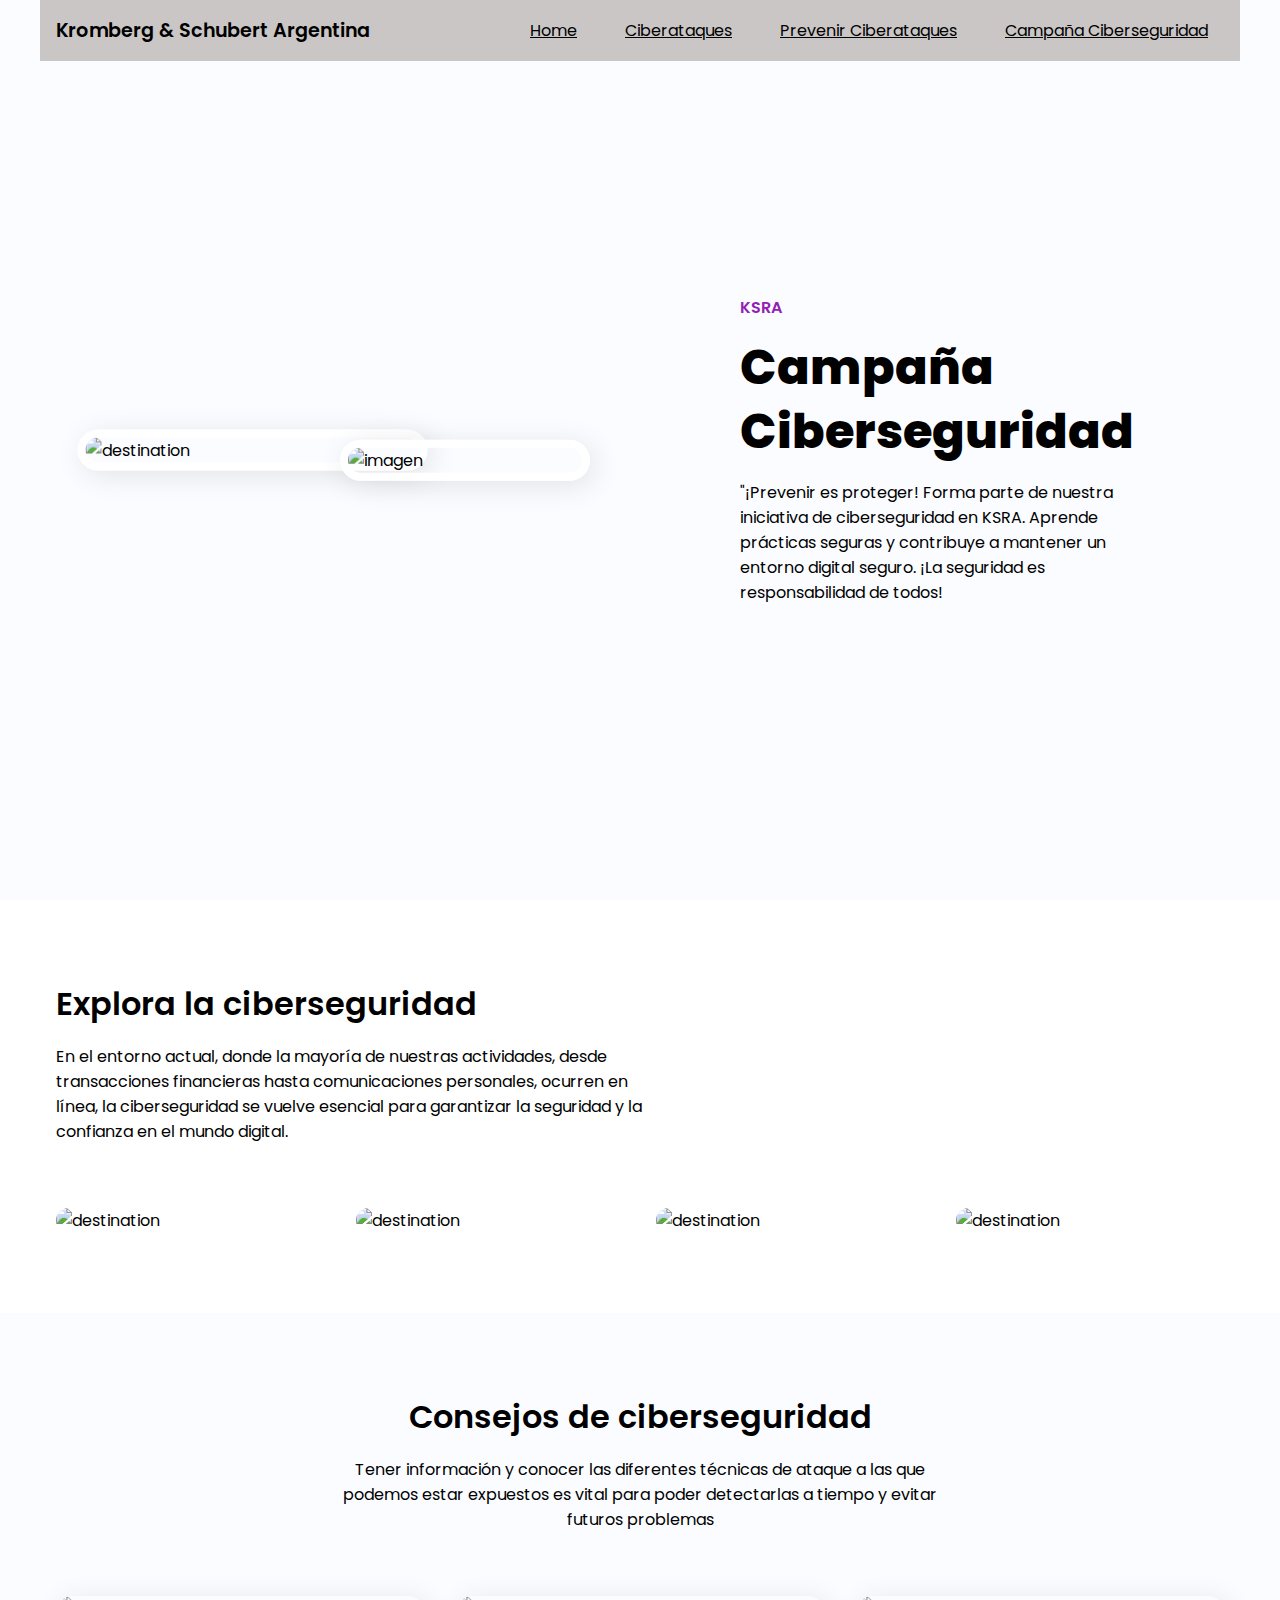
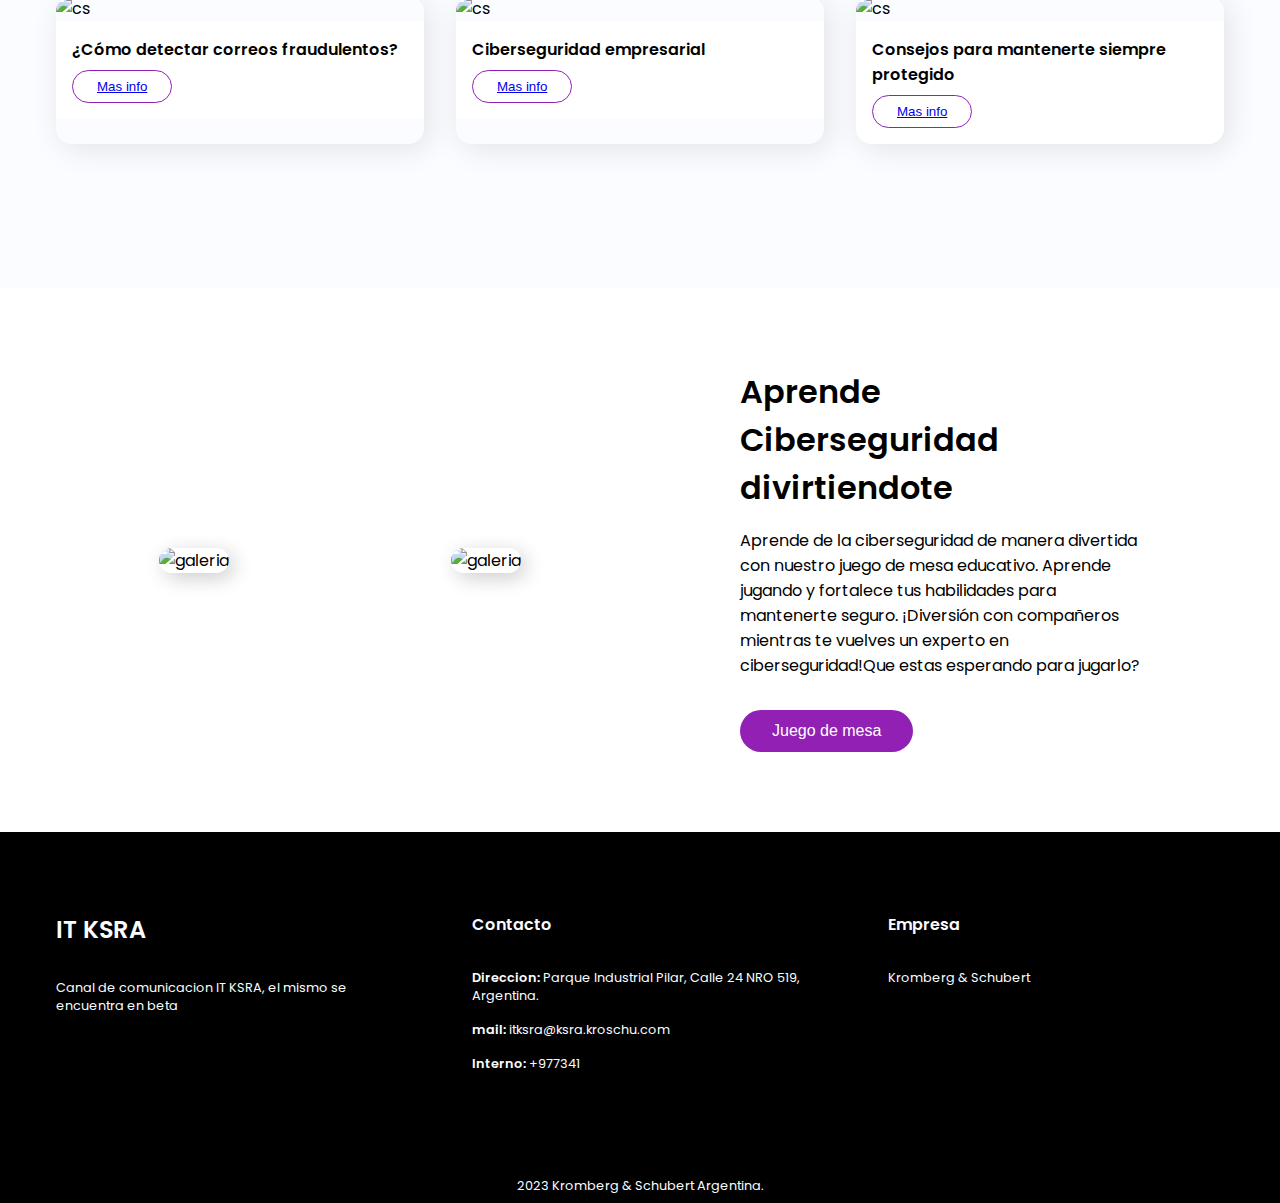
==== index.html @ 187269b6 "Update index.html" ====
<!DOCTYPE html>
<html lang="en">
  <head>
    <meta charset="UTF-8" />
    <meta http-equiv="X-UA-Compatible" content="IE=edge" />
    <meta name="viewport" content="width=device-width, initial-scale=1.0" />
    <link rel="stylesheet" href="css.css" />
    <title> Kromberg & Schubert Argentina</title>
  </head>
  <body>
    <nav>
      <div class="nav__logo">Kromberg & Schubert Argentina</div>
      <ul class="nav__links">
        <li class="link"><a href="#">Home</a></li>
        <li class="link"><a href="#">Ciberataques</a></li>
        <li class="link"><a href="#">Prevenir Ciberataques</a></li>
        <li class="link"><a href="#">Campaña Ciberseguridad</a></li>
      </ul>
  
    </nav>
    <header>
      <div class="section__container header__container">
        <div class="header__image">
          <img url="./files/1.jpg" alt="destination" alt="imagen" />
          <img src=".\Users\ignac\Downloads\2.jpg" alt="imagen" />
        </div>
        <div class="header__content">
          <div>
            <p class="sub__header">KSRA</p>
            <h1>Campaña<br />Ciberseguridad</h1>
            <p class="section__subtitle">
                "¡Prevenir es proteger! Forma parte de nuestra iniciativa de ciberseguridad en KSRA.
                Aprende prácticas seguras y contribuye a mantener un entorno digital seguro. ¡La seguridad es responsabilidad de todos!
            </p>
          </div>
        </div>
      </div>
    </header>

    <section class="section__container destination__container">
      <div class="section__header">
        <div>
          <h2 class="section__title">Explora la ciberseguridad</h2>
          <p class="section__subtitle">
            En el entorno actual, donde la mayoría de nuestras actividades, desde transacciones financieras hasta comunicaciones personales, ocurren en línea, la ciberseguridad se vuelve esencial para garantizar la seguridad y la confianza en el mundo digital.

          </p>
        </div>
       
      </div>
      <div class="grid">
        <div class="card">
          <img src=".\Users\ignac\Downloads\1.jpg" alt="destination" />
          <div class="details">
            <p class="title">Phishing</p>

          </div>
        </div>
        <div class="card">
          <img src=".\Users\ignac\Downloads\1.jpg" alt="destination" />
          <div class="details">
            <p class="title">Smishing</p>

          </div>
        </div>
        <div class="card">
          <img src=".\Users\ignac\Downloads\1.jpg" alt="destination" />
          <div class="details">
            <p class="title">Ramsoware</p>

          </div>
        </div>
        <div class="card">
          <img src=".\Users\ignac\Downloads\1.jpg" alt="destination" />
          <div class="details">
            <p class="title">Malware</p>

          </div>
        </div>
      </div>
    </section>

    <section class="cs">
      <div class="section__container cs__container">
        <h2 class="section__title">Consejos de ciberseguridad</h2>
        <p class="section__subtitle">
            Tener información y conocer las diferentes técnicas de ataque a las que podemos estar expuestos es vital para poder detectarlas a tiempo y evitar futuros problemas
        </p>
        <div class="cs__grid">
          <div class="cs__card">
            <img src=".\Users\ignac\Downloads\1.jpg" alt="cs" />
            <div class="cs__details">
              <p>¿Cómo detectar correos fraudulentos?</p>

              <div class="info">

                <button class="masinfo"><a href="#">Mas info</a></button>
              </div>
            </div>
          </div>
          <div class="cs__card">
            <img src=".\Users\ignac\Downloads\1.jpg" alt="cs" />
            <div class="cs__details">
              <p>Ciberseguridad empresarial</p>

              <div class="info">

                <button class="masinfo"><a href="#">Mas info</a></button>
              </div>
            </div>
          </div>
          <div class="cs__card">
            <img src=".\Users\ignac\Downloads\1.jpg" alt="cs" />
            <div class="cs__details">
              <p>Consejos para mantenerte siempre protegido</p>

              <div class="info">

                <button class="masinfo"><a href="#">Mas info</a></button>
              </div>
            </div>
          </div>
        </div>
        
      </div>
    </section>

    <section class="galeria">
      <div class="section__container galeria__container">
        <div class="image__galeria">
          <div class="galeria__columna">
            <img src=".\Users\ignac\Downloads\1.jpg" alt="galeria" />
          </div>
          <div class="galeria__columna">

            <img src=".\Users\ignac\Downloads\3.jpg" alt="galeria" />
          </div>
        </div>
        <div class="galeria__content">
          <div>
            <h2 class="section__title">
              Aprende Ciberseguridad divirtiendote
            </h2>
            <p class="section__subtitle">
                Aprende de la ciberseguridad de manera divertida con nuestro juego de mesa educativo. Aprende jugando y fortalece tus habilidades para mantenerte seguro. ¡Diversión con compañeros  mientras te vuelves un experto en ciberseguridad!Que estas esperando para jugarlo?
            </p>
            <button class="btn">Juego de mesa</button>
          </div>
        </div>
      </div>
    </section>

    

    <footer class="footer">
      <div class="section__container footer__container">
        <div class="footer__columna">
          <h3>IT KSRA</h3>
          <p>
            Canal de comunicacion IT KSRA, el mismo se encuentra en beta
          </p>
        </div>

        <div class="footer__columna">
          <h4>Contacto</h4>
          <p>
            <span>Direccion:</span> Parque Industrial Pilar, Calle 24 NRO 519, Argentina.
          </p>
          <p><span>mail:</span> itksra@ksra.kroschu.com</p>
          <p><span>Interno:</span> +977341</p>
        </div>
        <div class="footer__columna">
            <h4>Empresa</h4>
            <p>Kromberg & Schubert </p>

          </div>
      </div>
      <div class="footer__final">
         2023 Kromberg & Schubert Argentina.
      </div>
    </footer>
  </body>
</html>
---- css.css ----
@import url("https://fonts.googleapis.com/css2?family=Poppins:wght@400;600;800&display=swap");


:root {
  --primary-color: #9220b4;
  --primary-color-dark: #2f73d9;
  --secondary-color: #fafcff;
  --text-dark: #000000;
  --extra-light: #ffffff;
  --max-width: 1200px;
}

* {
  padding: 0;
  margin: 0;
  box-sizing: border-box;
}

.section__container {
  max-width: var(--max-width);
  margin: auto;
  padding: 5rem 1rem;
}

.section__header {
  display: flex;
  align-items: center;
  justify-content: space-between;
  gap: 2rem;
  flex-wrap: wrap;
  margin-bottom: 4rem;
}

.section__title {
  font-size: 2rem;
  font-weight: 600;
  color: var(--text-dark);
  margin-bottom: 1rem;
}

.section__subtitle {
  font-size: 1rem;
  color: var(--text-dark);
  max-width: calc(var(--max-width) / 2);
}

.btn {
  padding: 0.75rem 2rem;
  outline: none;
  border: none;
  font-size: 1rem;
  color: var(--extra-light);
  background-color: var(--primary-color);
  border-radius: 5rem;
  cursor: pointer;
  transition: 0.3s;
}

.btn:hover {
  background-color: var(--primary-color-dark);
}



img {
  width: 100%;
  display: block;
}

body {
  font-family: "Poppins", sans-serif;
}

nav {
   
    background-color: #cac6c6;
  padding: 1rem;
  position: absolute;
  top: 0;
  left: 50%;
  transform: translateX(-50%);
  width: 100%;
  max-width: var(--max-width);
  display: flex;
  align-items: center;
  justify-content: space-between;
}

.nav__logo {
  font-size: 1.2rem;
  font-weight: 600;
  color: var(--text-dark);
  cursor: pointer;
}

.nav__logo span {
  color: var(--primary-color);
}

.nav__links {
  list-style: none;
  display: flex;
  align-items: center;
  gap: 1rem;
}

.link a {
  padding: 0 1rem;
  color: var(--text-dark);
  transition: 0.3s;
}

.link a:hover {
  color: var(--primary-color);
}

header {
  background-color: var(--secondary-color);
}

.header__container {
  min-height: 100vh;
  display: grid;
  grid-template-columns: repeat(2, 1fr);
  gap: 2rem;
}

.header__image {
  position: relative;
}

.header__image img {
  position: absolute;
  top: 50%;
  left: 50%;
  border: 0.5rem solid var(--extra-light);
  border-radius: 2rem;
  box-shadow: 5px 5px 30px rgba(0, 0, 0, 0.1);
}

.header__image img:nth-child(1) {
  max-width: 350px;
  transform: translate(-75%, -50%);
}

.header__image img:nth-child(2) {
  max-width: 250px;
  transform: translate(0%, -25%);
}

.header__content {
  display: flex;
  align-items: center;
  justify-content: center;
}

.header__content > div {
  max-width: 400px;
  display: grid;
  gap: 1rem;
}

.header__content .sub__header {
  font-size: 1rem;
  font-weight: 600;
  color: var(--primary-color);
}

.header__content h1 {
  font-size: 3rem;
  line-height: 4rem;
  font-weight: 800;
  color: var(--text-dark);
}

.header__content .action__btns {
  display: flex;
  align-items: center;
  gap: 2rem;
  margin-top: 1rem;
}




.nav span {
  width: 30px;
  height: 30px;
  display: grid;
  place-content: center;
  color: var(--primary-color);
  border: 1px solid var(--primary-color);
  border-radius: 100%;
  font-size: 1.5rem;
  cursor: pointer;
  transition: 0.3s;
}

.nav span:hover {
  color: var(--extra-light);
  background-color: var(--primary-color);
}

.grid {
  display: grid;
  grid-template-columns: repeat(4, 1fr);
  gap: 2rem;
}

.card {
  overflow: hidden;
  position: relative;
  isolation: isolate;
  cursor: pointer;
}

.card img {
  border-radius: 1rem;
}

.details {
  position: absolute;
  width: calc(100% - 2rem);
  padding: 1rem;
  bottom: -6rem;
  left: 50%;
  transform: translateX(-50%);
  text-align: center;
  color: var(--extra-light);
  background-color: rgba(255, 255, 255, 0.1);
  backdrop-filter: blur(4px);
  border-radius: 10px;
  z-index: 1;
  transition: 0.3s;
}

.card:hover .details {
  bottom: 1rem;
}

.title {
  font-size: 0.9rem;
  margin-bottom: 0.5rem;
}


.cs {
  background-color: var(--secondary-color);
}

.cs__container :is(.section__title, .section__subtitle, .view__all) {
  text-align: center;
  margin-right: auto;
  margin-left: auto;
}

.cs__grid {
  display: grid;
  grid-template-columns: repeat(3, 1fr);
  gap: 2rem;
  margin: 4rem 0;
}

.cs__card {
  border-radius: 1rem;
  overflow: hidden;
  box-shadow: 5px 5px 30px rgba(0, 0, 0, 0.1);
}

.cs__details {
  padding: 1rem;
  display: grid;
  gap: 0.5rem;
  font-size: 1rem;
  font-weight: 600;
  color: var(--text-dark);
  background-color: var(--extra-light);
  cursor: pointer;
}


.info {
  display: flex;
  align-items: center;
  justify-content: space-between;
}


.masinfo {
  padding: 0.5rem 1.5rem;
  color: var(--primary-color);
  outline: none;
  border: 1px solid var(--primary-color);
  border-radius: 5rem;
  background-color: transparent;
  cursor: pointer;
  transition: 0.3s;
}

.masinfo:hover {
  color: var(--extra-light);
  background-color: var(--primary-color);
}

.galeria__container {
  display: grid;
  grid-template-columns: repeat(2, 1fr);
  gap: 2rem;
}

.image__galeria {
  display: grid;
  grid-template-columns: repeat(2, 1fr);
  gap: 1rem;
}

.galeria__columna {
  display: grid;
  place-content: center;
  gap: 1rem;
}

.galeria__columna img {
  border-radius: 1rem;
  box-shadow: 5px 5px 20px rgba(0, 0, 0, 0.2);
}

.galeria__content {
  display: flex;
  align-items: center;
  justify-content: center;
  flex-direction: column;
}

.galeria__content > div {
  max-width: 400px;
}

.galeria__content .section__subtitle {
  margin-bottom: 2rem;
}



.footer {
  background-color: var(--text-dark);
}

.footer__container {
  display: grid;
  grid-template-columns: repeat(3, 1fr);
  gap: 5rem;
  color: var(--secondary-color);
}

.footer__columna h3 {
  font-size: 1.5rem;
  font-weight: 600;
  margin-bottom: 2rem;
}

.footer__columna h3 span {
  color: var(--primary-color);
}

.footer__columna p {
  font-size: 0.8rem;
  margin-bottom: 1rem;
  cursor: pointer;
  transition: 0.3s;
}

.footer__columna p:hover {
  color: var(--primary-color);
}

.footer__columna p span {
  font-weight: 600;
}

.footer__columna h4 {
  font-size: 1rem;
  font-weight: 600;
  margin-bottom: 2rem;
}

.footer__final{
  max-width: var(--max-width);
  margin: auto;
  padding: 0.5rem;
  text-align: center;
  font-size: 0.8rem;
  color: var(--secondary-color);
  border-top: 1px solid var(--text-light);
}

@media (width < 1200px) {
  .header__image img:nth-child(1) {
    max-width: 300px;
  }

  .header__image img:nth-child(2) {
    max-width: 200px;
  }
}

@media (width < 900px) {
  .nav__links {
    display: none;
  }

  .header__container {
    grid-template-columns: repeat(1, 1fr);
  }
  .header__image {
    min-height: 500px;
  }

  .grid {
    gap: 1rem;
  }

  .cs__grid {
    grid-template-columns: repeat(2, 1fr);
  }
}

@media (width < 600px) {
  .grid {
    grid-template-columns: repeat(2, 1fr);
  }

  .cs__grid {
    grid-template-columns: repeat(1, 1fr);
  }

  .galeria__container {
    grid-template-columns: repeat(1, 1fr);
  }



  .footer__container {
    grid-template-columns: repeat(2, 1fr);
  }
}
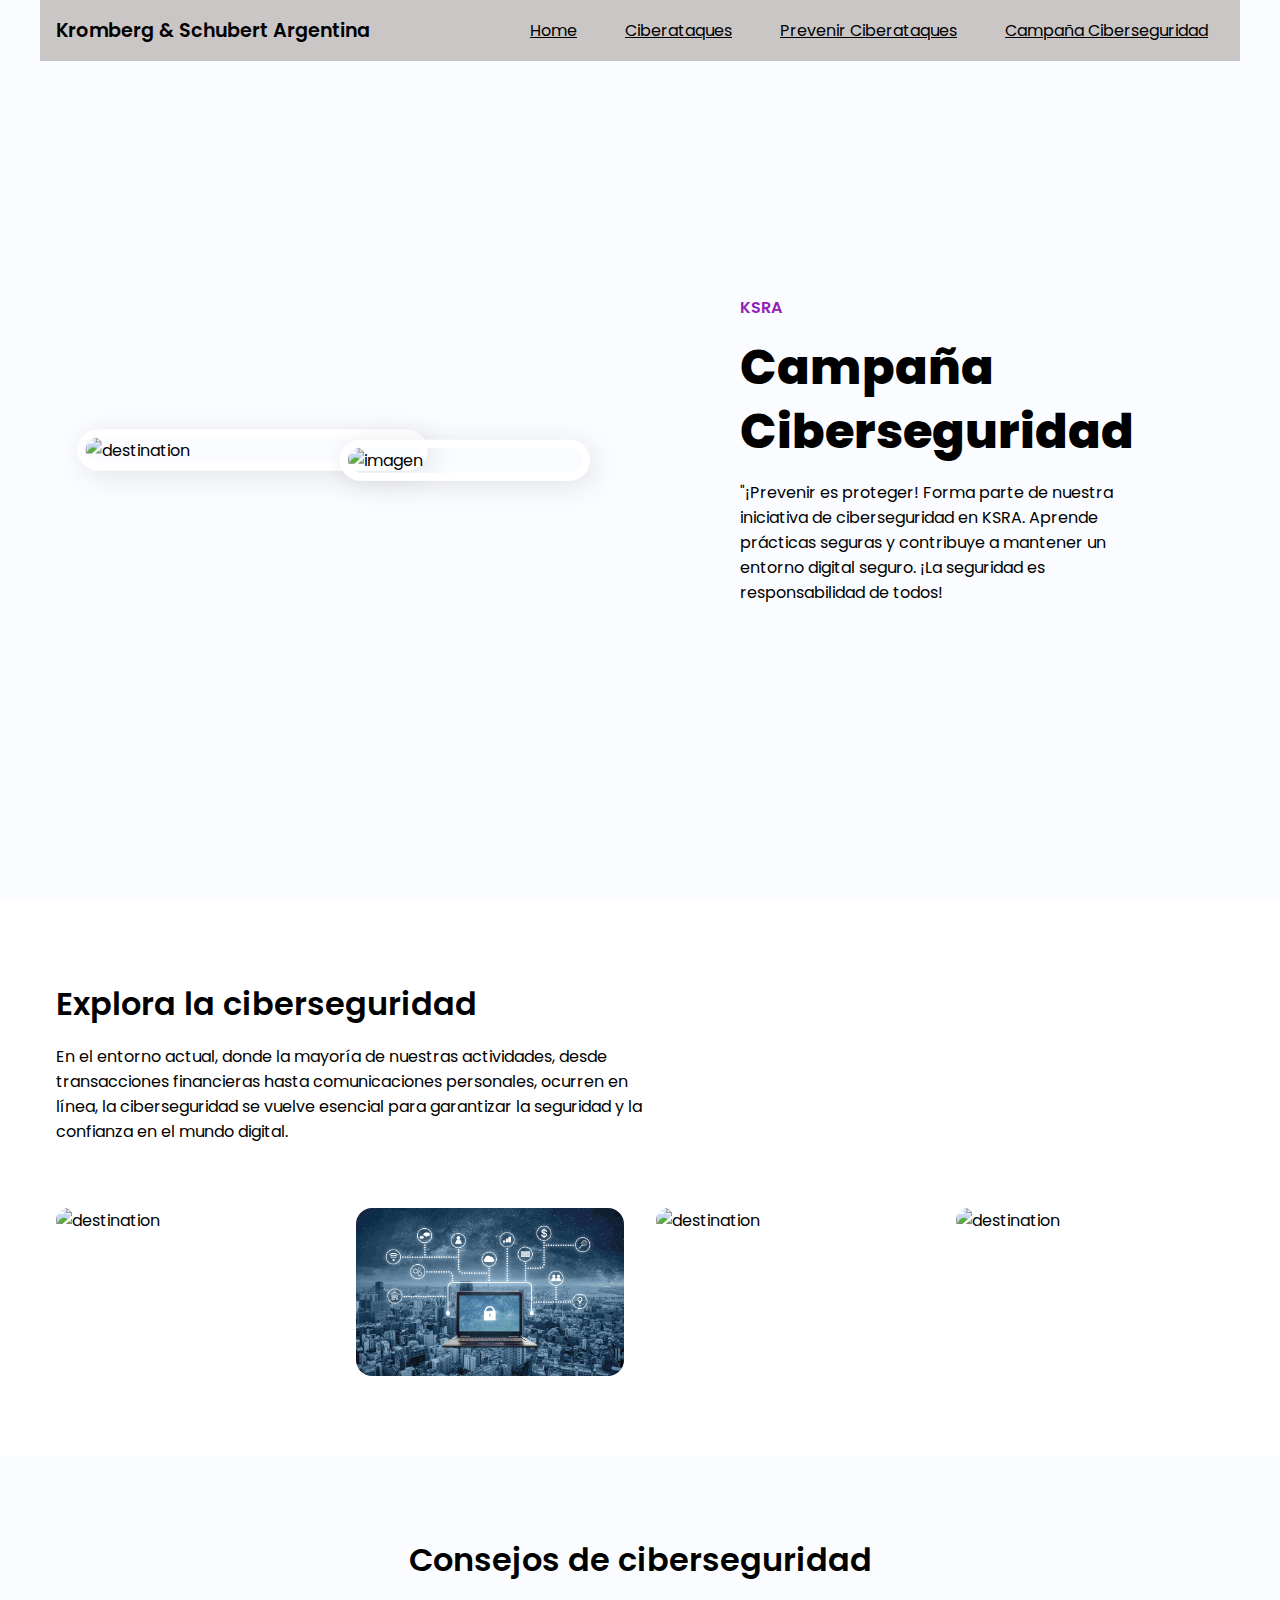
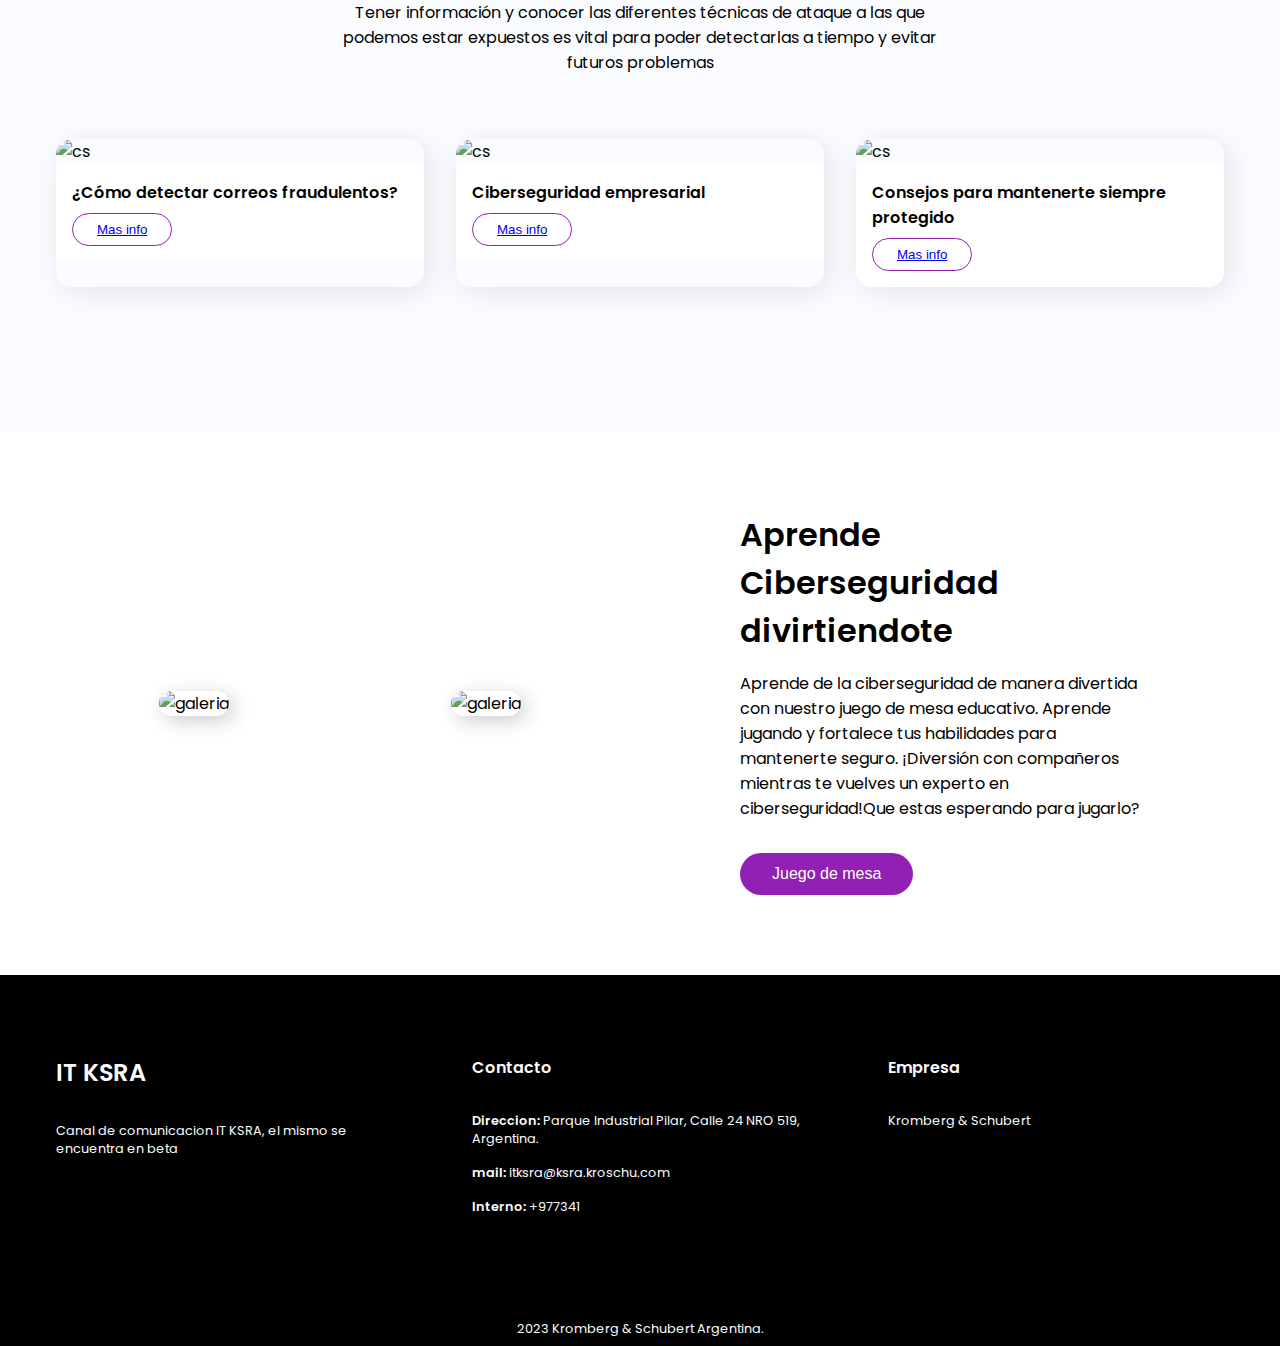
==== commit 2b00ca9c: "Update index.html" ====
--- a/index.html
+++ b/index.html
@@ -57,7 +57,7 @@
           </div>
         </div>
         <div class="card">
-          <img src=".\Users\ignac\Downloads\1.jpg" alt="destination" />
+          <img src="/files/1.jpg" alt="destination" />
           <div class="details">
             <p class="title">Smishing</p>
 
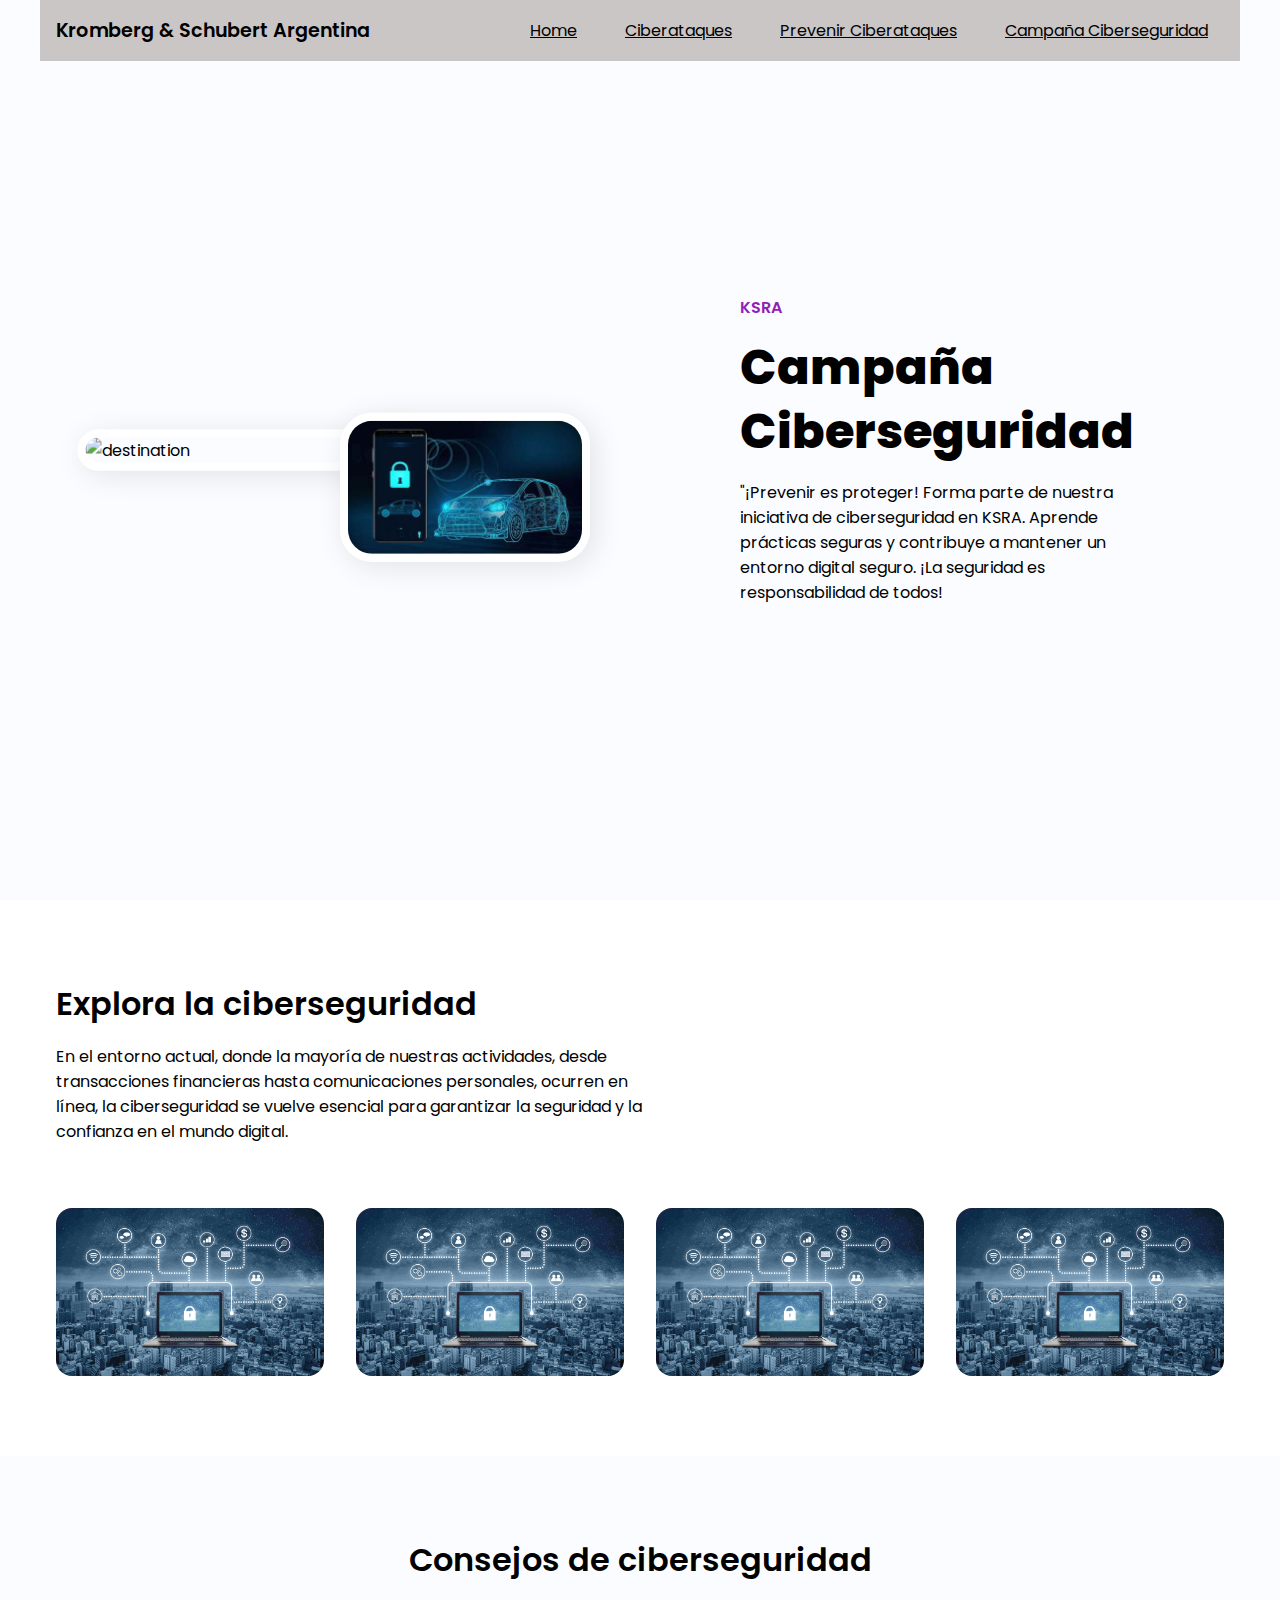
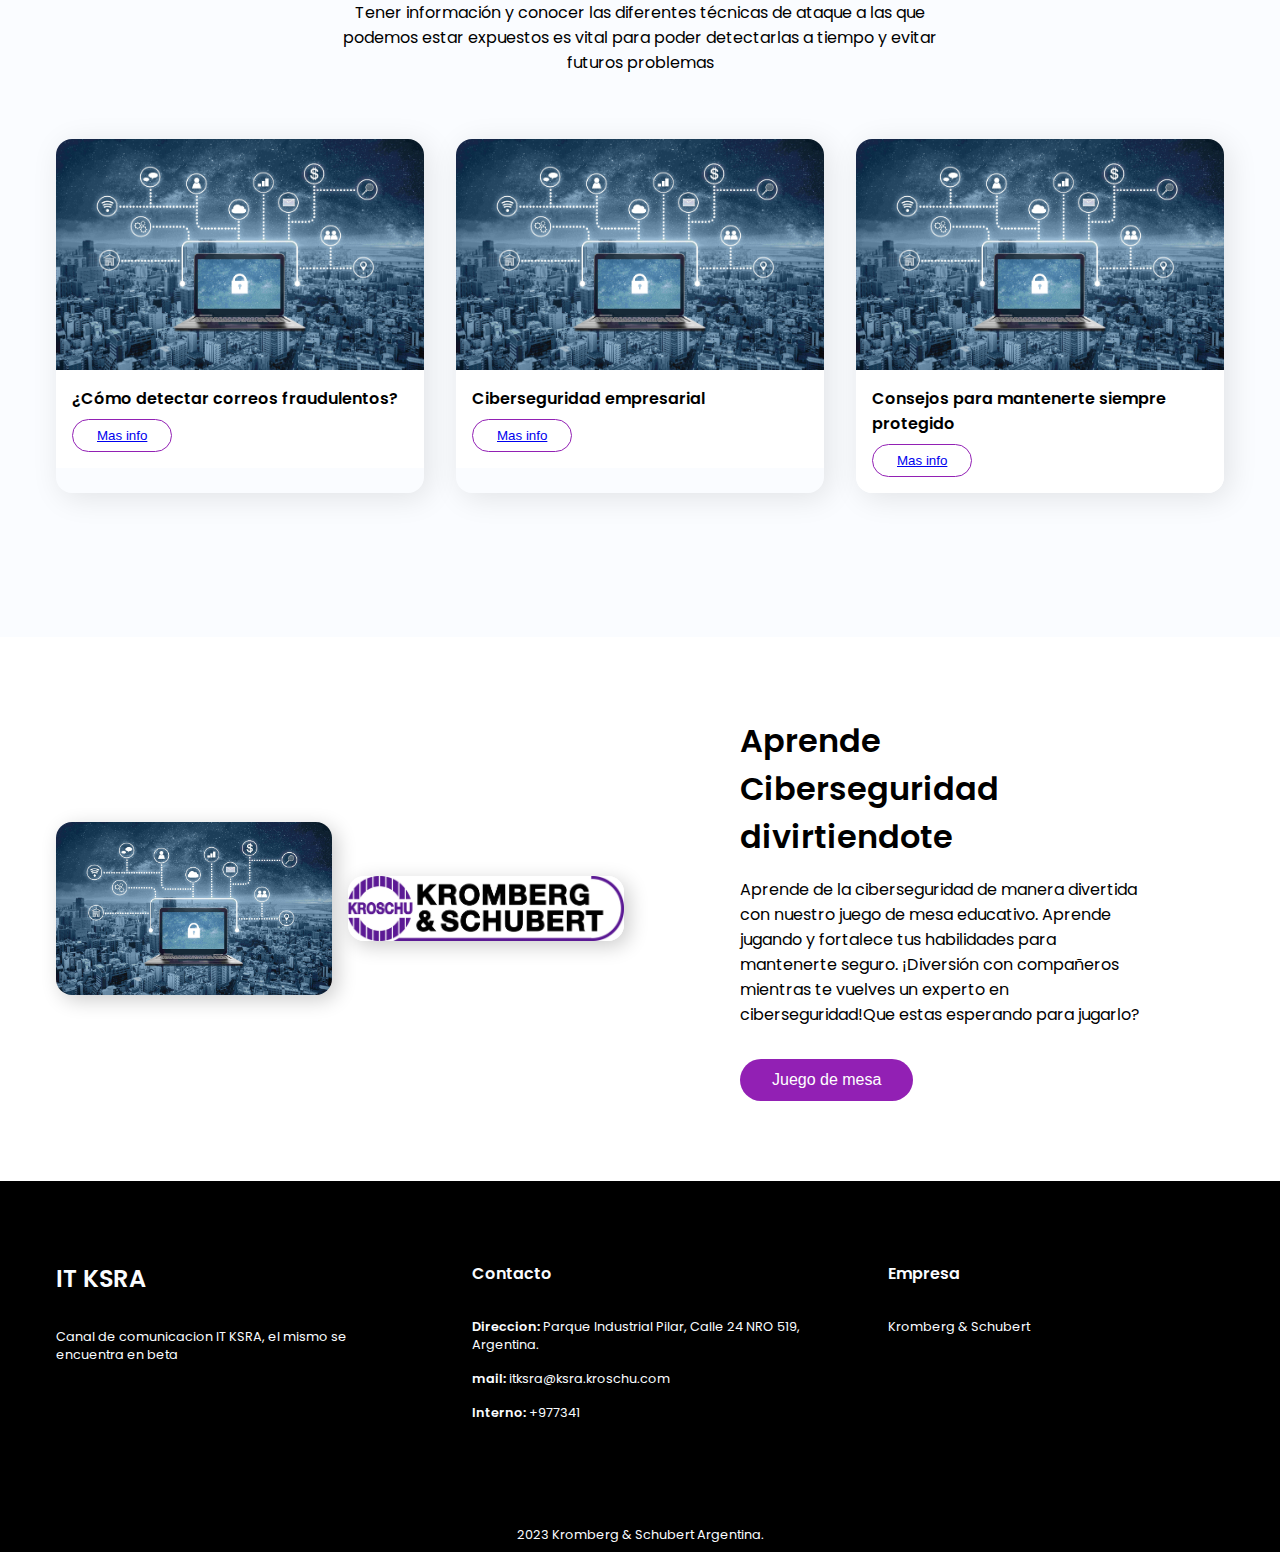
==== commit a62ff51e: "Update index.html" ====
--- a/index.html
+++ b/index.html
@@ -21,8 +21,8 @@
     <header>
       <div class="section__container header__container">
         <div class="header__image">
-          <img url="./files/1.jpg" alt="destination" alt="imagen" />
-          <img src=".\Users\ignac\Downloads\2.jpg" alt="imagen" />
+          <img url="/files/1.jpg" alt="destination" alt="imagen" />
+          <img src="/files/2.jpg" alt="imagen" />
         </div>
         <div class="header__content">
           <div>
@@ -50,7 +50,7 @@
       </div>
       <div class="grid">
         <div class="card">
-          <img src=".\Users\ignac\Downloads\1.jpg" alt="destination" />
+          <img src="/files/1.jpg" alt="destination" />
           <div class="details">
             <p class="title">Phishing</p>
 
@@ -64,14 +64,14 @@
           </div>
         </div>
         <div class="card">
-          <img src=".\Users\ignac\Downloads\1.jpg" alt="destination" />
+          <img src="/files/1.jpg" alt="destination" />
           <div class="details">
             <p class="title">Ramsoware</p>
 
           </div>
         </div>
         <div class="card">
-          <img src=".\Users\ignac\Downloads\1.jpg" alt="destination" />
+          <img src="/files/1.jpg" alt="destination" />
           <div class="details">
             <p class="title">Malware</p>
 
@@ -88,7 +88,7 @@
         </p>
         <div class="cs__grid">
           <div class="cs__card">
-            <img src=".\Users\ignac\Downloads\1.jpg" alt="cs" />
+            <img src="/files/1.jpg" alt="cs" />
             <div class="cs__details">
               <p>¿Cómo detectar correos fraudulentos?</p>
 
@@ -99,7 +99,7 @@
             </div>
           </div>
           <div class="cs__card">
-            <img src=".\Users\ignac\Downloads\1.jpg" alt="cs" />
+            <img src="/files/1.jpg" alt="cs" />
             <div class="cs__details">
               <p>Ciberseguridad empresarial</p>
 
@@ -110,7 +110,7 @@
             </div>
           </div>
           <div class="cs__card">
-            <img src=".\Users\ignac\Downloads\1.jpg" alt="cs" />
+            <img src="/files/1.jpg" alt="cs" />
             <div class="cs__details">
               <p>Consejos para mantenerte siempre protegido</p>
 
@@ -129,11 +129,11 @@
       <div class="section__container galeria__container">
         <div class="image__galeria">
           <div class="galeria__columna">
-            <img src=".\Users\ignac\Downloads\1.jpg" alt="galeria" />
+            <img src="/files/1.jpg" alt="galeria" />
           </div>
           <div class="galeria__columna">
 
-            <img src=".\Users\ignac\Downloads\3.jpg" alt="galeria" />
+            <img src="/files/3.jpg" alt="galeria" />
           </div>
         </div>
         <div class="galeria__content">
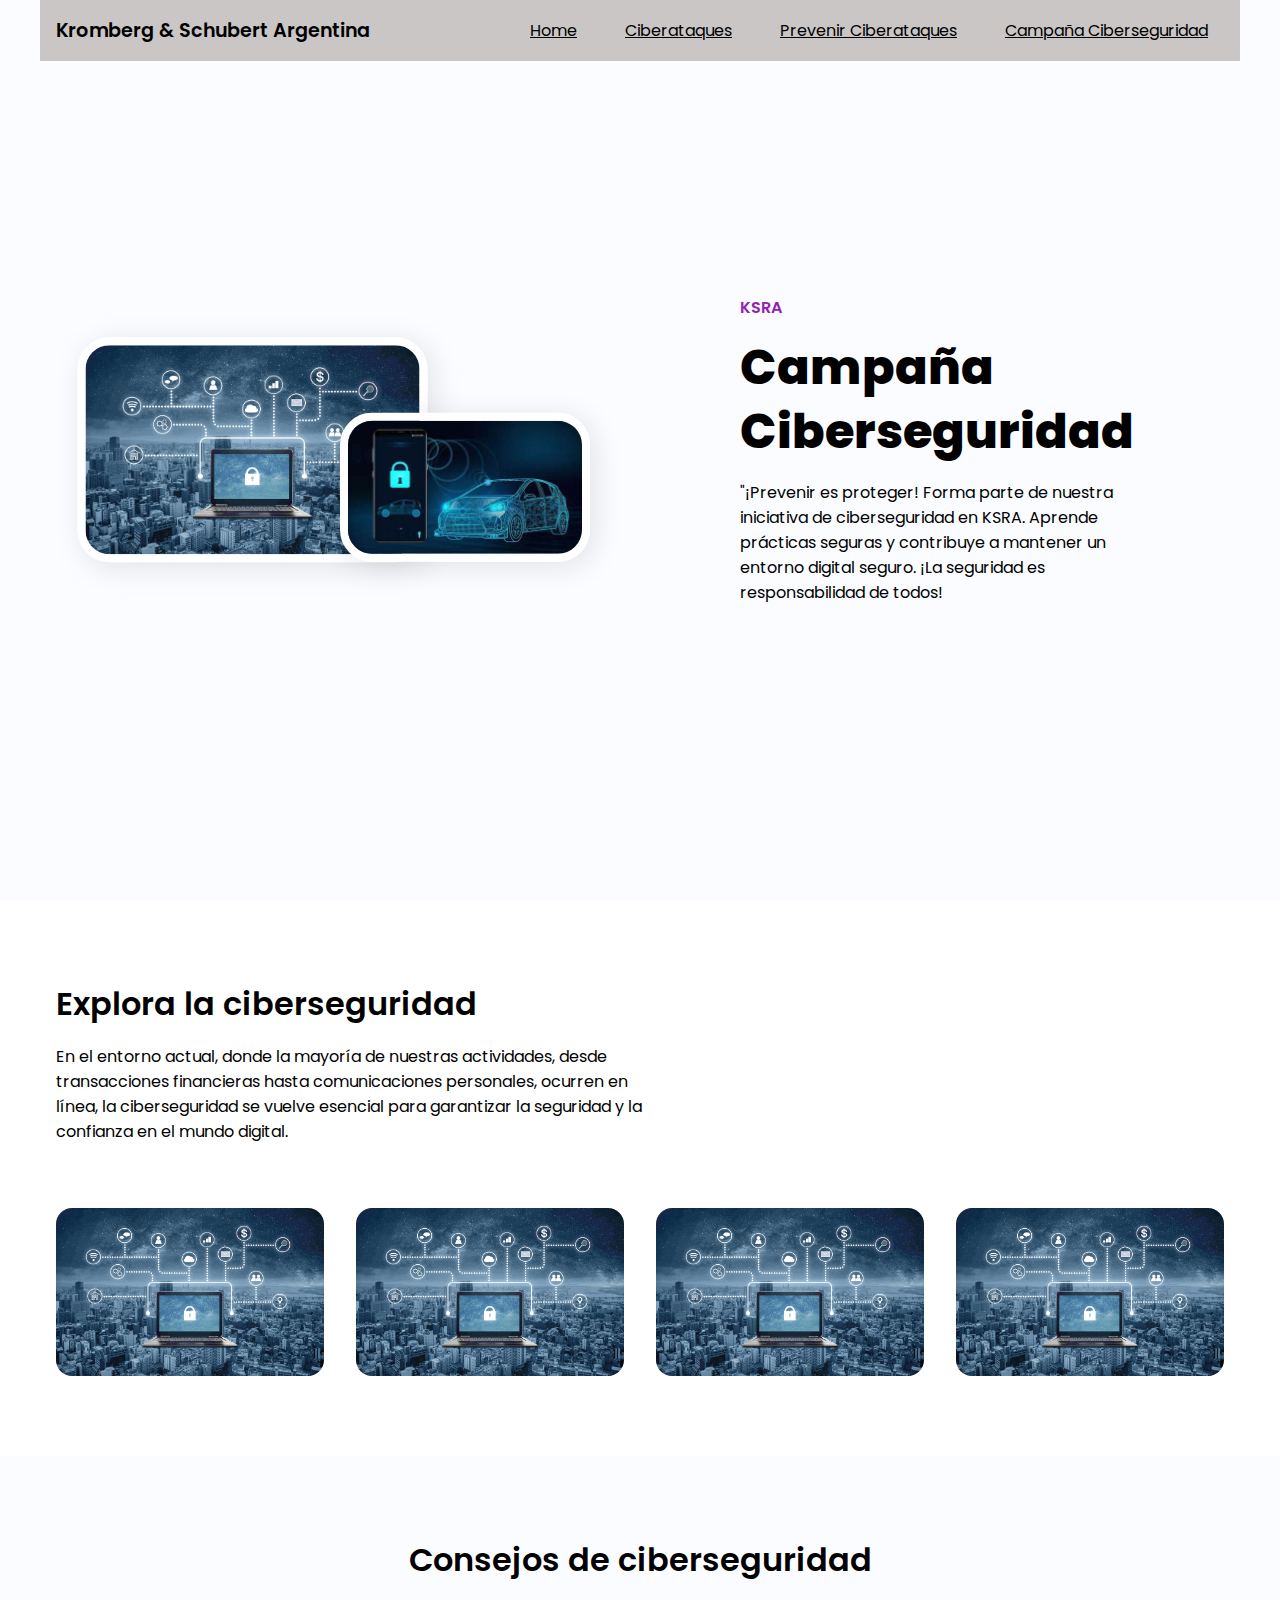
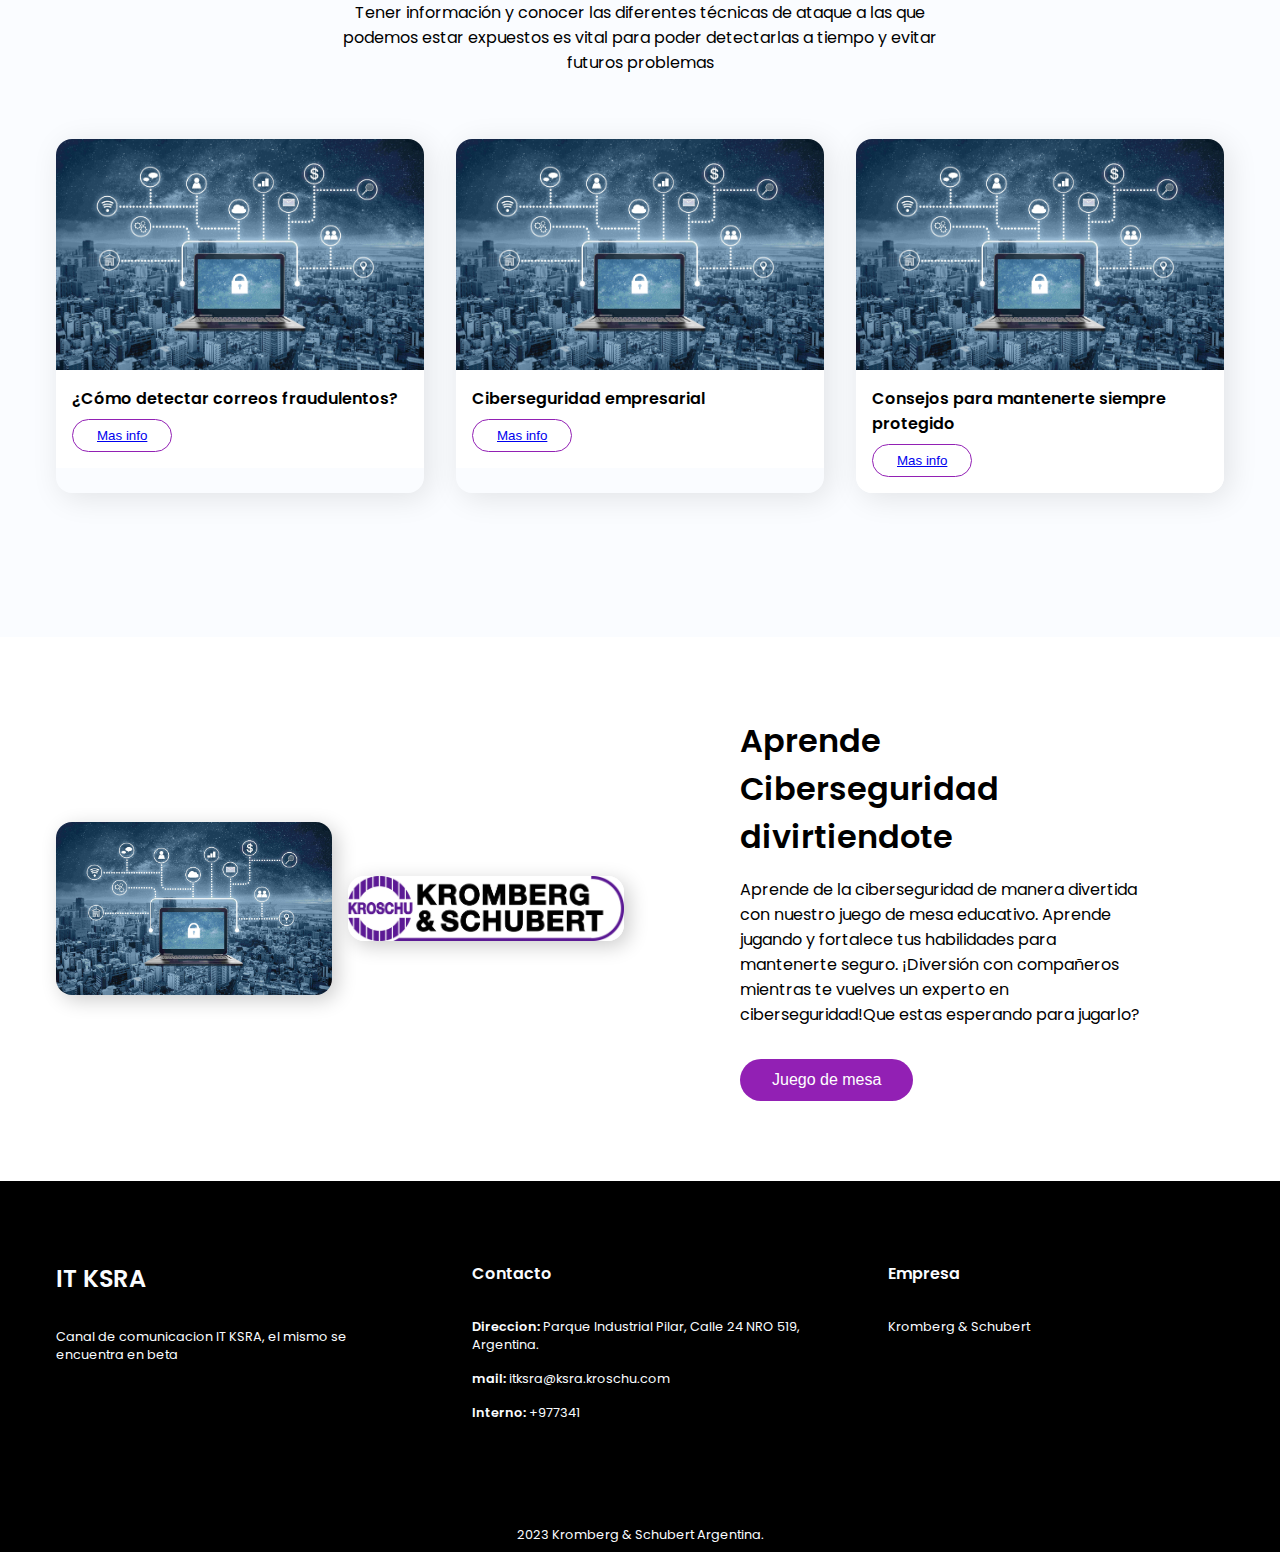
==== commit 94cf0319: "Update index.html" ====
--- a/index.html
+++ b/index.html
@@ -21,7 +21,7 @@
     <header>
       <div class="section__container header__container">
         <div class="header__image">
-          <img url="/files/1.jpg" alt="destination" alt="imagen" />
+          <img src="/files/1.jpg" alt="destination" alt="imagen" />
           <img src="/files/2.jpg" alt="imagen" />
         </div>
         <div class="header__content">
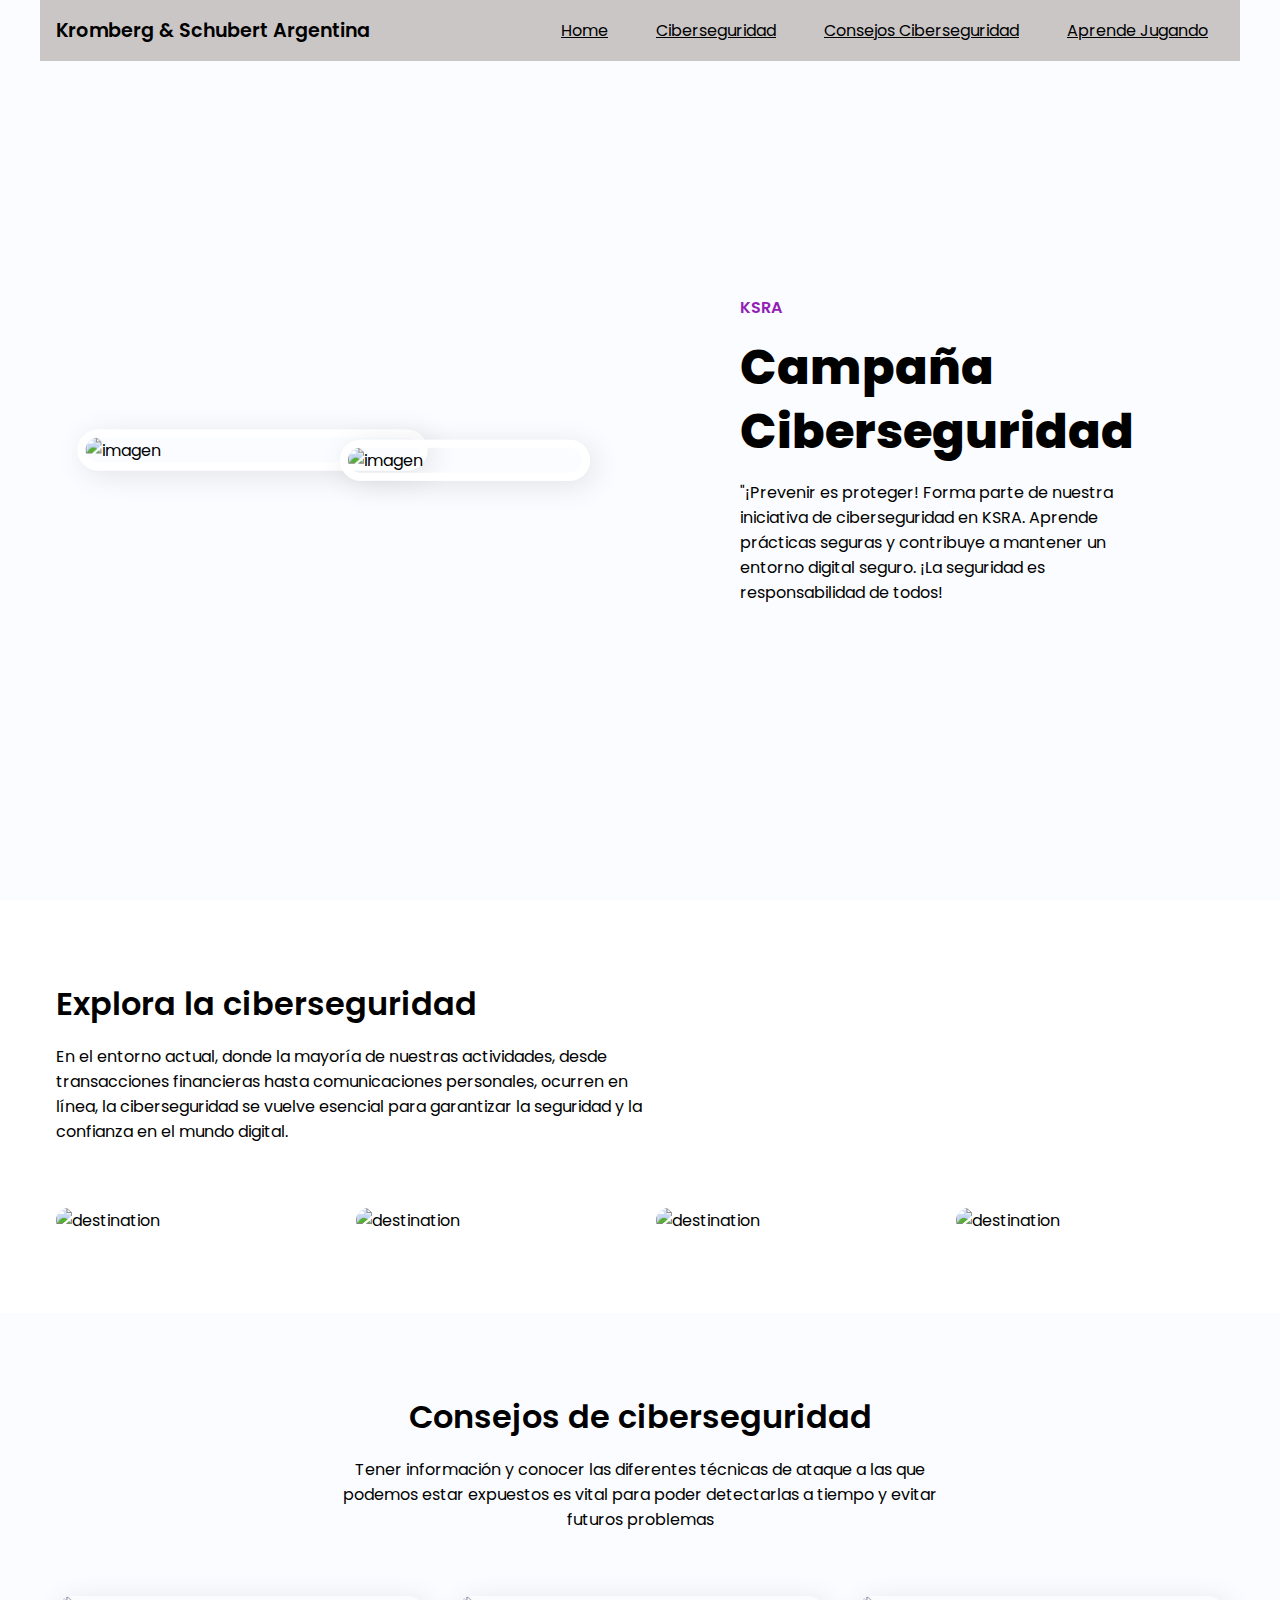
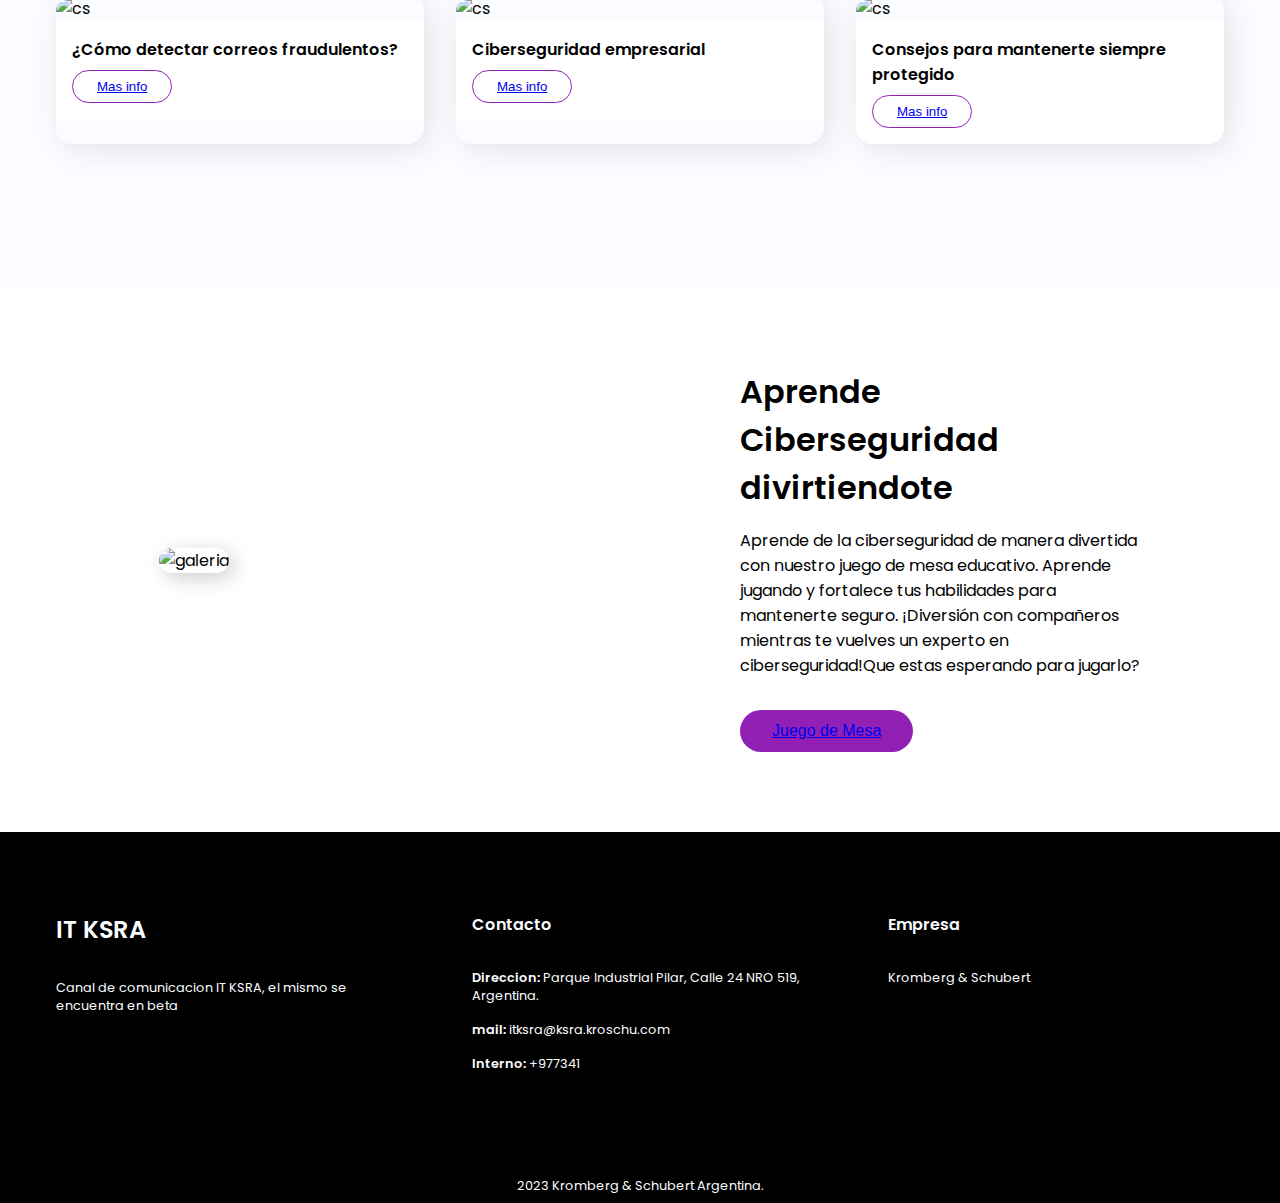
==== commit 822e7e34: "init commit 2" ====
--- a/index.html
+++ b/index.html
@@ -11,18 +11,18 @@
     <nav>
       <div class="nav__logo">Kromberg & Schubert Argentina</div>
       <ul class="nav__links">
-        <li class="link"><a href="#">Home</a></li>
-        <li class="link"><a href="#">Ciberataques</a></li>
-        <li class="link"><a href="#">Prevenir Ciberataques</a></li>
-        <li class="link"><a href="#">Campaña Ciberseguridad</a></li>
+        <li class="link"><a href="index.html">Home</a></li>
+        <li class="link"><a href="#ciberseguridad">Ciberseguridad</a></li>
+        <li class="link"><a href="#consejos">Consejos Ciberseguridad</a></li>
+        <li class="link"><a href="#juego">Aprende Jugando</a></li>
       </ul>
   
     </nav>
     <header>
       <div class="section__container header__container">
         <div class="header__image">
-          <img src="/files/1.jpg" alt="destination" alt="imagen" />
-          <img src="/files/2.jpg" alt="imagen" />
+          <img src="\Users\ignac\Downloads\1.jpg" alt="imagen" />
+          <img src="\Users\ignac\Downloads\2.jpg" alt="imagen" />
         </div>
         <div class="header__content">
           <div>
@@ -40,7 +40,7 @@
     <section class="section__container destination__container">
       <div class="section__header">
         <div>
-          <h2 class="section__title">Explora la ciberseguridad</h2>
+          <h2 class="section__title"><a name="ciberseguridad"></a>Explora la ciberseguridad</h2>
           <p class="section__subtitle">
             En el entorno actual, donde la mayoría de nuestras actividades, desde transacciones financieras hasta comunicaciones personales, ocurren en línea, la ciberseguridad se vuelve esencial para garantizar la seguridad y la confianza en el mundo digital.
 
@@ -50,30 +50,30 @@
       </div>
       <div class="grid">
         <div class="card">
-          <img src="/files/1.jpg" alt="destination" />
+          <img src="\Users\ignac\Downloads\ph1.jpg" alt="destination" />
           <div class="details">
-            <p class="title">Phishing</p>
+            <p class="title"><a href="phishing.html">Phishing</a></p>
 
           </div>
         </div>
         <div class="card">
-          <img src="/files/1.jpg" alt="destination" />
+          <img src="\Users\ignac\Downloads\sms.jpg" alt="destination" />
           <div class="details">
-            <p class="title">Smishing</p>
+            <p class="title"><a href="smishing.html">Smishing</a></p>
 
           </div>
         </div>
         <div class="card">
-          <img src="/files/1.jpg" alt="destination" />
+          <img src="\Users\ignac\Downloads\ransomware.jpg" alt="destination" />
           <div class="details">
-            <p class="title">Ramsoware</p>
+            <p class="title"><a href="ramsoware.html">Ramsoware</a></p>
 
           </div>
         </div>
         <div class="card">
-          <img src="/files/1.jpg" alt="destination" />
+          <img src="\Users\ignac\Downloads\malware.jpg" alt="destination" />
           <div class="details">
-            <p class="title">Malware</p>
+            <p class="title"><a href="malware.html">Malware</a></p>
 
           </div>
         </div>
@@ -82,13 +82,13 @@
 
     <section class="cs">
       <div class="section__container cs__container">
-        <h2 class="section__title">Consejos de ciberseguridad</h2>
+        <h2 class="section__title"><a name="consejos"></a>Consejos de ciberseguridad</h2>
         <p class="section__subtitle">
             Tener información y conocer las diferentes técnicas de ataque a las que podemos estar expuestos es vital para poder detectarlas a tiempo y evitar futuros problemas
         </p>
         <div class="cs__grid">
           <div class="cs__card">
-            <img src="/files/1.jpg" alt="cs" />
+            <img src="\Users\ignac\Downloads\cof.jpg" alt="cs" />
             <div class="cs__details">
               <p>¿Cómo detectar correos fraudulentos?</p>
 
@@ -99,24 +99,24 @@
             </div>
           </div>
           <div class="cs__card">
-            <img src="/files/1.jpg" alt="cs" />
+            <img src="\Users\ignac\Downloads\1.jpg" alt="cs" />
             <div class="cs__details">
               <p>Ciberseguridad empresarial</p>
 
               <div class="info">
 
-                <button class="masinfo"><a href="#">Mas info</a></button>
+                <button class="masinfo"><a href="seguridadempresarial.html">Mas info</a></button>
               </div>
             </div>
           </div>
           <div class="cs__card">
-            <img src="/files/1.jpg" alt="cs" />
+            <img src="\Users\ignac\Downloads\cons.jpg" alt="cs" />
             <div class="cs__details">
               <p>Consejos para mantenerte siempre protegido</p>
 
               <div class="info">
 
-                <button class="masinfo"><a href="#">Mas info</a></button>
+                <button class="masinfo"><a href="consejos.html">Mas info</a></button>
               </div>
             </div>
           </div>
@@ -129,22 +129,20 @@
       <div class="section__container galeria__container">
         <div class="image__galeria">
           <div class="galeria__columna">
-            <img src="/files/1.jpg" alt="galeria" />
+            <img src="\Users\ignac\Downloads\oca2.jpg" alt="galeria" />
           </div>
-          <div class="galeria__columna">
-
-            <img src="/files/3.jpg" alt="galeria" />
-          </div>
+          
         </div>
         <div class="galeria__content">
           <div>
+            <a name="juego"></a>
             <h2 class="section__title">
               Aprende Ciberseguridad divirtiendote
             </h2>
             <p class="section__subtitle">
                 Aprende de la ciberseguridad de manera divertida con nuestro juego de mesa educativo. Aprende jugando y fortalece tus habilidades para mantenerte seguro. ¡Diversión con compañeros  mientras te vuelves un experto en ciberseguridad!Que estas esperando para jugarlo?
             </p>
-            <button class="btn">Juego de mesa</button>
+            <button class="btn"><a href="juego.html">Juego de Mesa</a></button>
           </div>
         </div>
       </div>
@@ -180,4 +178,4 @@
       </div>
     </footer>
   </body>
-</html>
+</html>--- a/css.css
+++ b/css.css
@@ -443,4 +443,22 @@
   .footer__container {
     grid-template-columns: repeat(2, 1fr);
   }
-}+}
+.gallery {
+  display: flex;
+  flex-wrap: wrap;
+  justify-content: space-around;
+}
+
+.gallery img {
+ border-radius: 8px;
+   width: 30%;
+  margin: 10px;
+  margin-bottom: 40px; /* Ajusta este valor según tus necesidades */
+  box-shadow: 0 4px 8px rgba(0, 0, 0, 0.1);
+  transition: transform 0.3s ease-in-out;
+}
+
+.gallery img:hover {
+  transform: scale(1.1);
+}
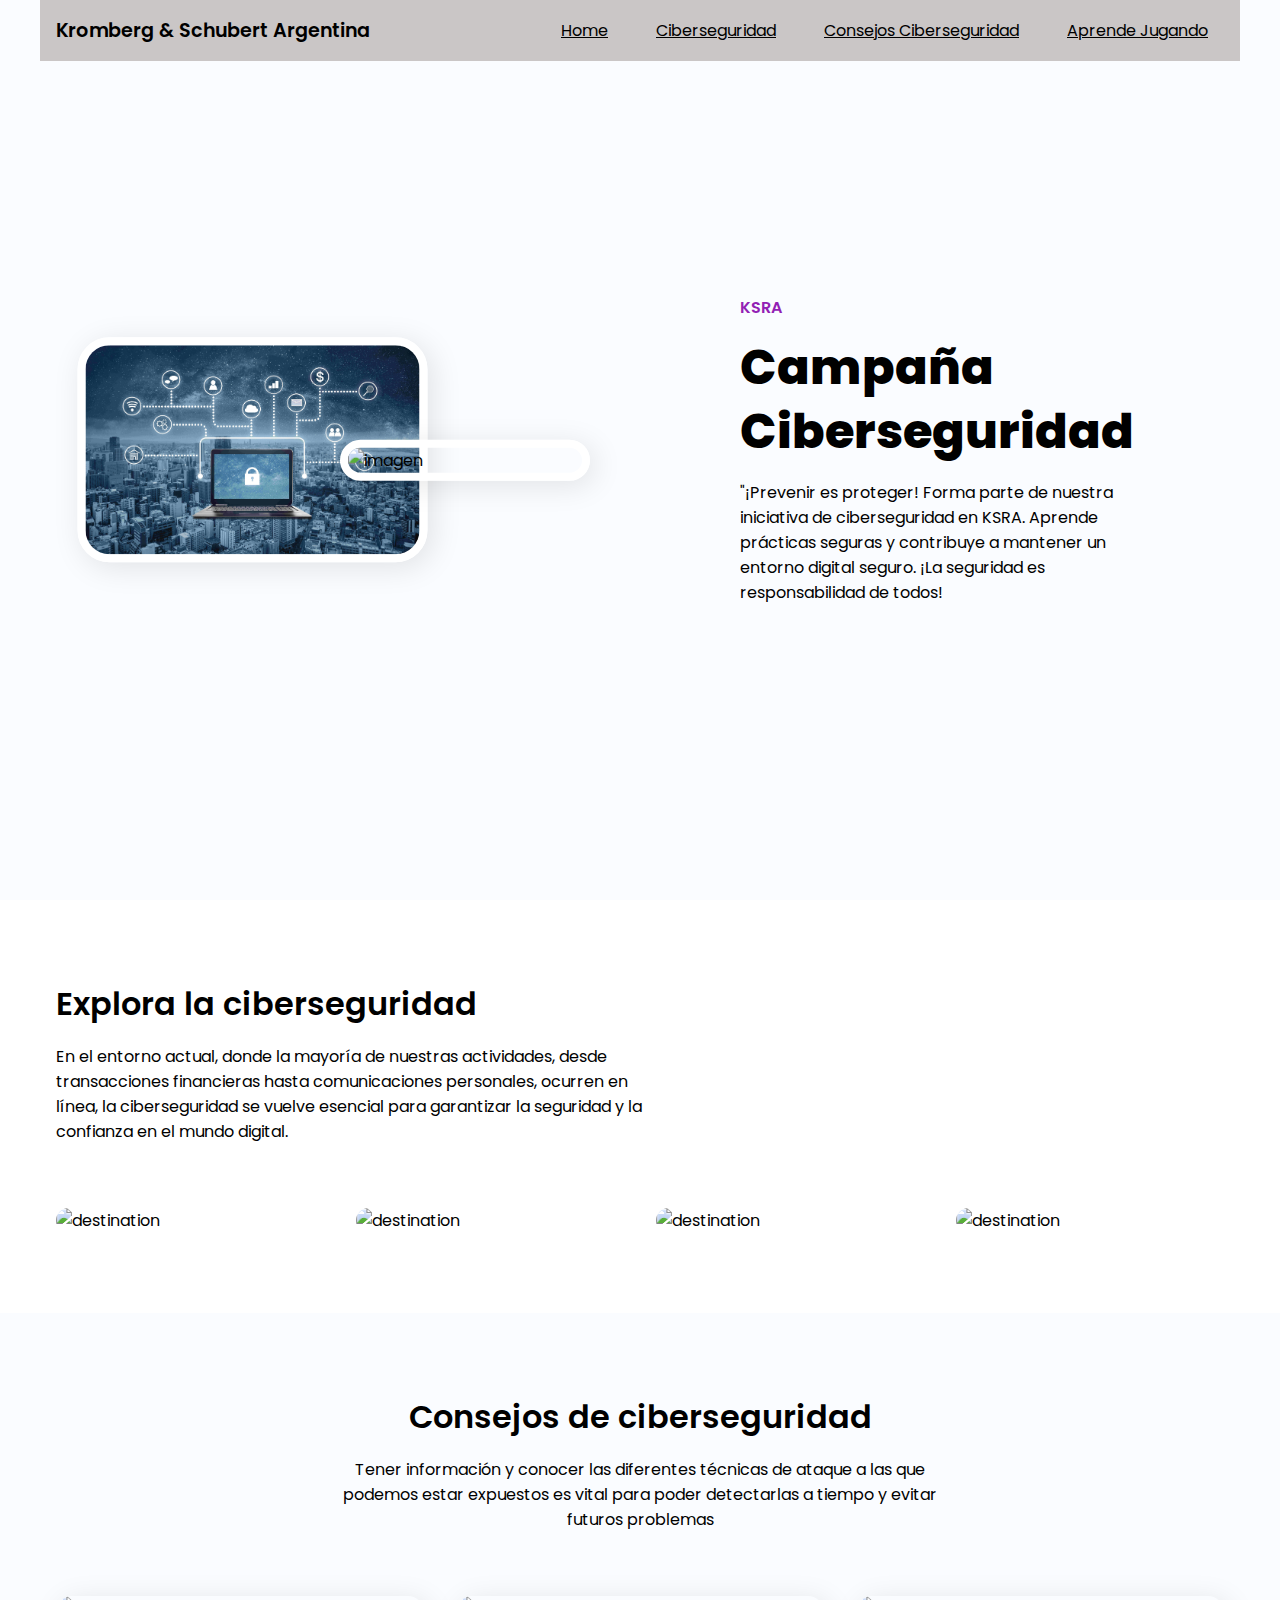
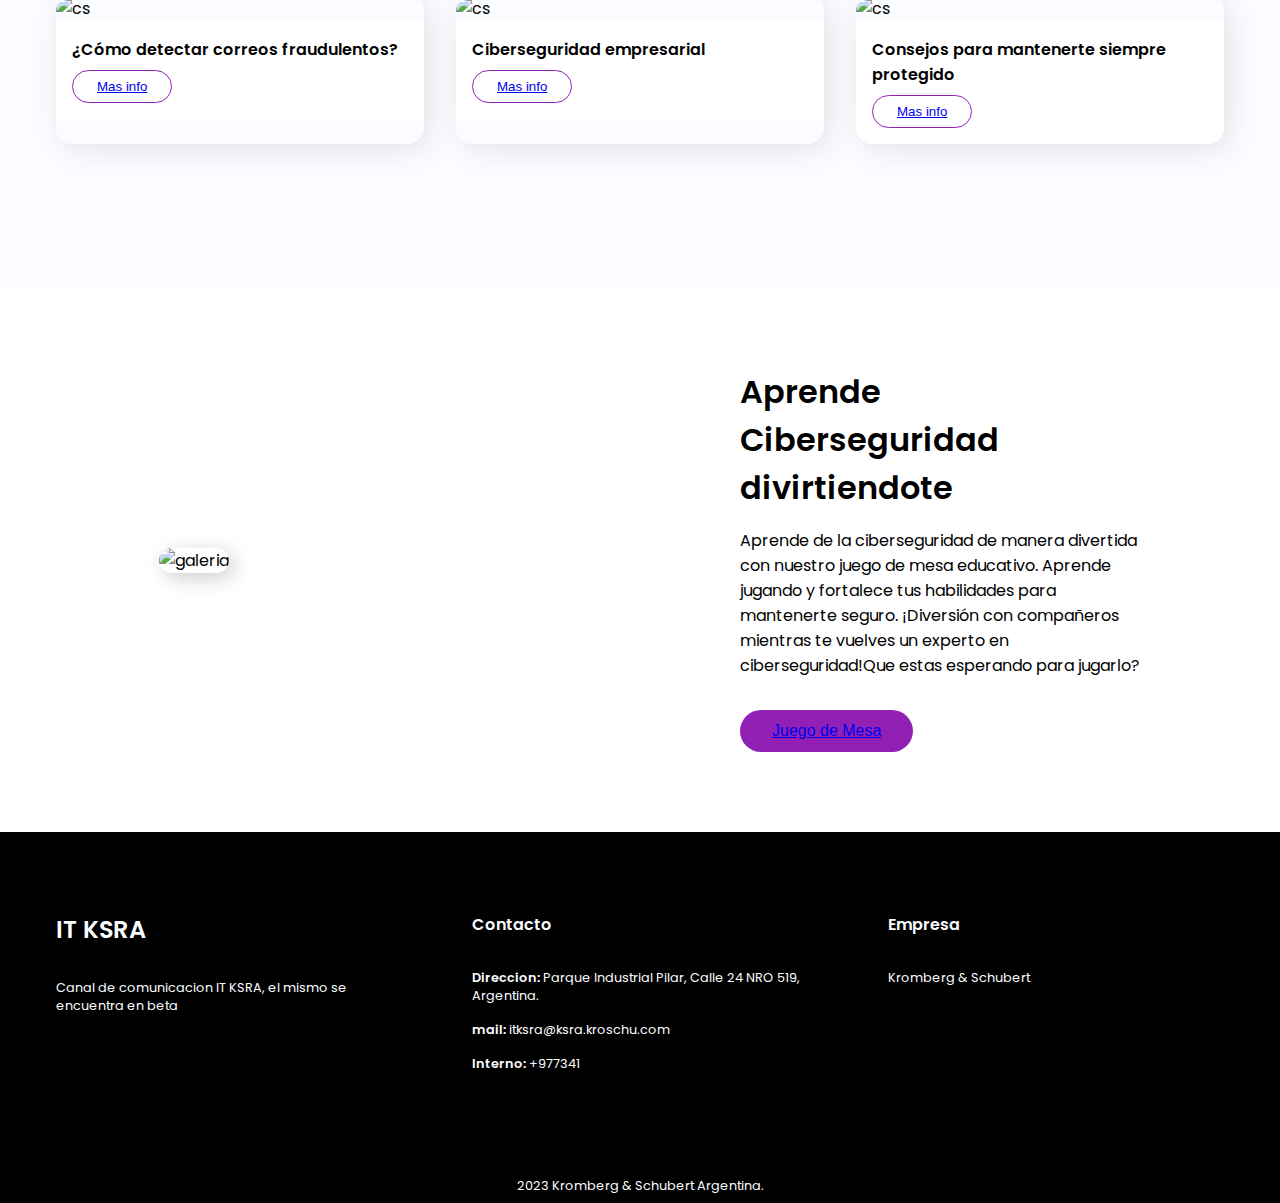
==== commit 8eaa589b: "Update index.html" ====
--- a/index.html
+++ b/index.html
@@ -21,8 +21,8 @@
     <header>
       <div class="section__container header__container">
         <div class="header__image">
-          <img src="\Users\ignac\Downloads\1.jpg" alt="imagen" />
-          <img src="\Users\ignac\Downloads\2.jpg" alt="imagen" />
+          <img src="1.jpg" alt="imagen" />
+          <img src=".\Users\ignac\Downloads\2.jpg" alt="imagen" />
         </div>
         <div class="header__content">
           <div>
@@ -178,4 +178,4 @@
       </div>
     </footer>
   </body>
-</html>+</html>
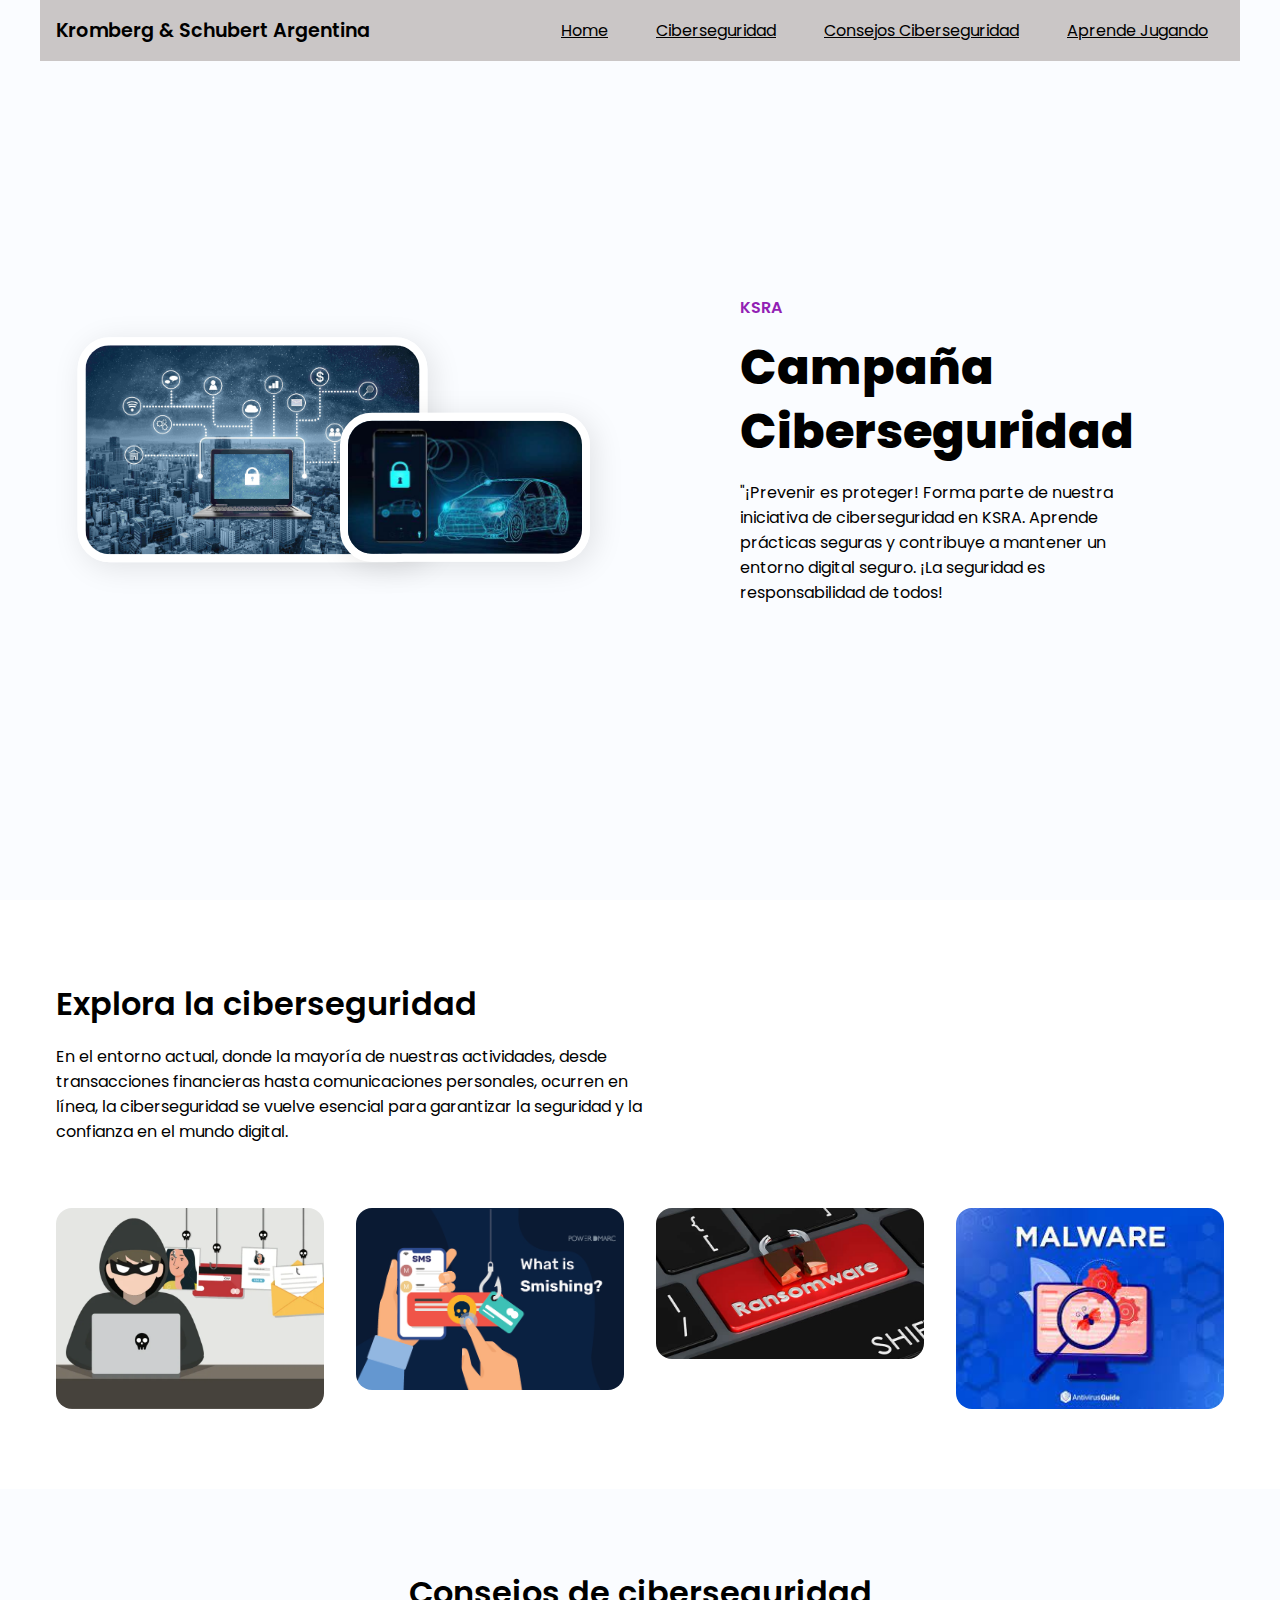
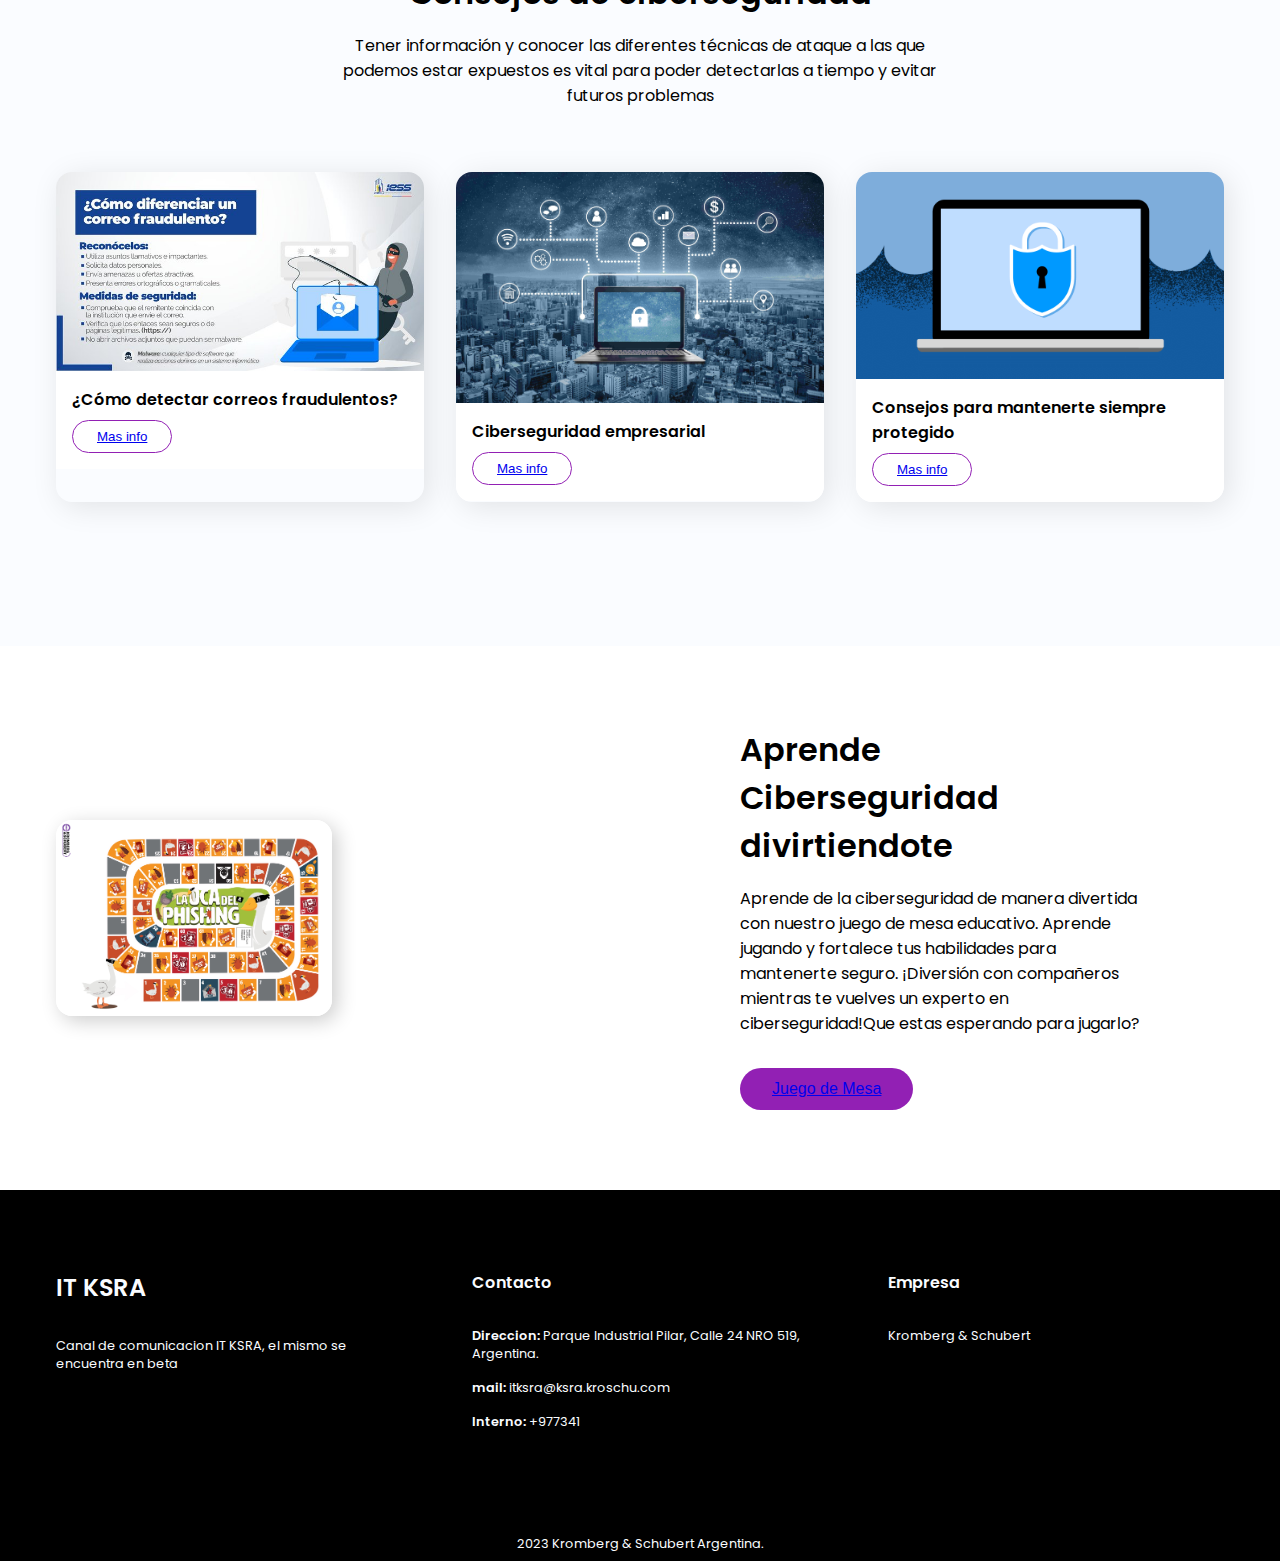
==== commit 02a50d40: "Update index.html" ====
--- a/index.html
+++ b/index.html
@@ -22,7 +22,7 @@
       <div class="section__container header__container">
         <div class="header__image">
           <img src="1.jpg" alt="imagen" />
-          <img src=".\Users\ignac\Downloads\2.jpg" alt="imagen" />
+          <img src="2.jpg" alt="imagen" />
         </div>
         <div class="header__content">
           <div>
@@ -50,28 +50,28 @@
       </div>
       <div class="grid">
         <div class="card">
-          <img src="\Users\ignac\Downloads\ph1.jpg" alt="destination" />
+          <img src="ph1.jpg" alt="destination" />
           <div class="details">
             <p class="title"><a href="phishing.html">Phishing</a></p>
 
           </div>
         </div>
         <div class="card">
-          <img src="\Users\ignac\Downloads\sms.jpg" alt="destination" />
+          <img src="sms.jpg" alt="destination" />
           <div class="details">
             <p class="title"><a href="smishing.html">Smishing</a></p>
 
           </div>
         </div>
         <div class="card">
-          <img src="\Users\ignac\Downloads\ransomware.jpg" alt="destination" />
+          <img src="ransomware.jpg" alt="destination" />
           <div class="details">
             <p class="title"><a href="ramsoware.html">Ramsoware</a></p>
 
           </div>
         </div>
         <div class="card">
-          <img src="\Users\ignac\Downloads\malware.jpg" alt="destination" />
+          <img src="malware.jpg" alt="destination" />
           <div class="details">
             <p class="title"><a href="malware.html">Malware</a></p>
 
@@ -88,7 +88,7 @@
         </p>
         <div class="cs__grid">
           <div class="cs__card">
-            <img src="\Users\ignac\Downloads\cof.jpg" alt="cs" />
+            <img src="cof.jpg" alt="cs" />
             <div class="cs__details">
               <p>¿Cómo detectar correos fraudulentos?</p>
 
@@ -99,7 +99,7 @@
             </div>
           </div>
           <div class="cs__card">
-            <img src="\Users\ignac\Downloads\1.jpg" alt="cs" />
+            <img src="1.jpg" alt="cs" />
             <div class="cs__details">
               <p>Ciberseguridad empresarial</p>
 
@@ -110,7 +110,7 @@
             </div>
           </div>
           <div class="cs__card">
-            <img src="\Users\ignac\Downloads\cons.jpg" alt="cs" />
+            <img src="cons.jpg" alt="cs" />
             <div class="cs__details">
               <p>Consejos para mantenerte siempre protegido</p>
 
@@ -129,7 +129,7 @@
       <div class="section__container galeria__container">
         <div class="image__galeria">
           <div class="galeria__columna">
-            <img src="\Users\ignac\Downloads\oca2.jpg" alt="galeria" />
+            <img src="oca2.jpg" alt="galeria" />
           </div>
           
         </div>
